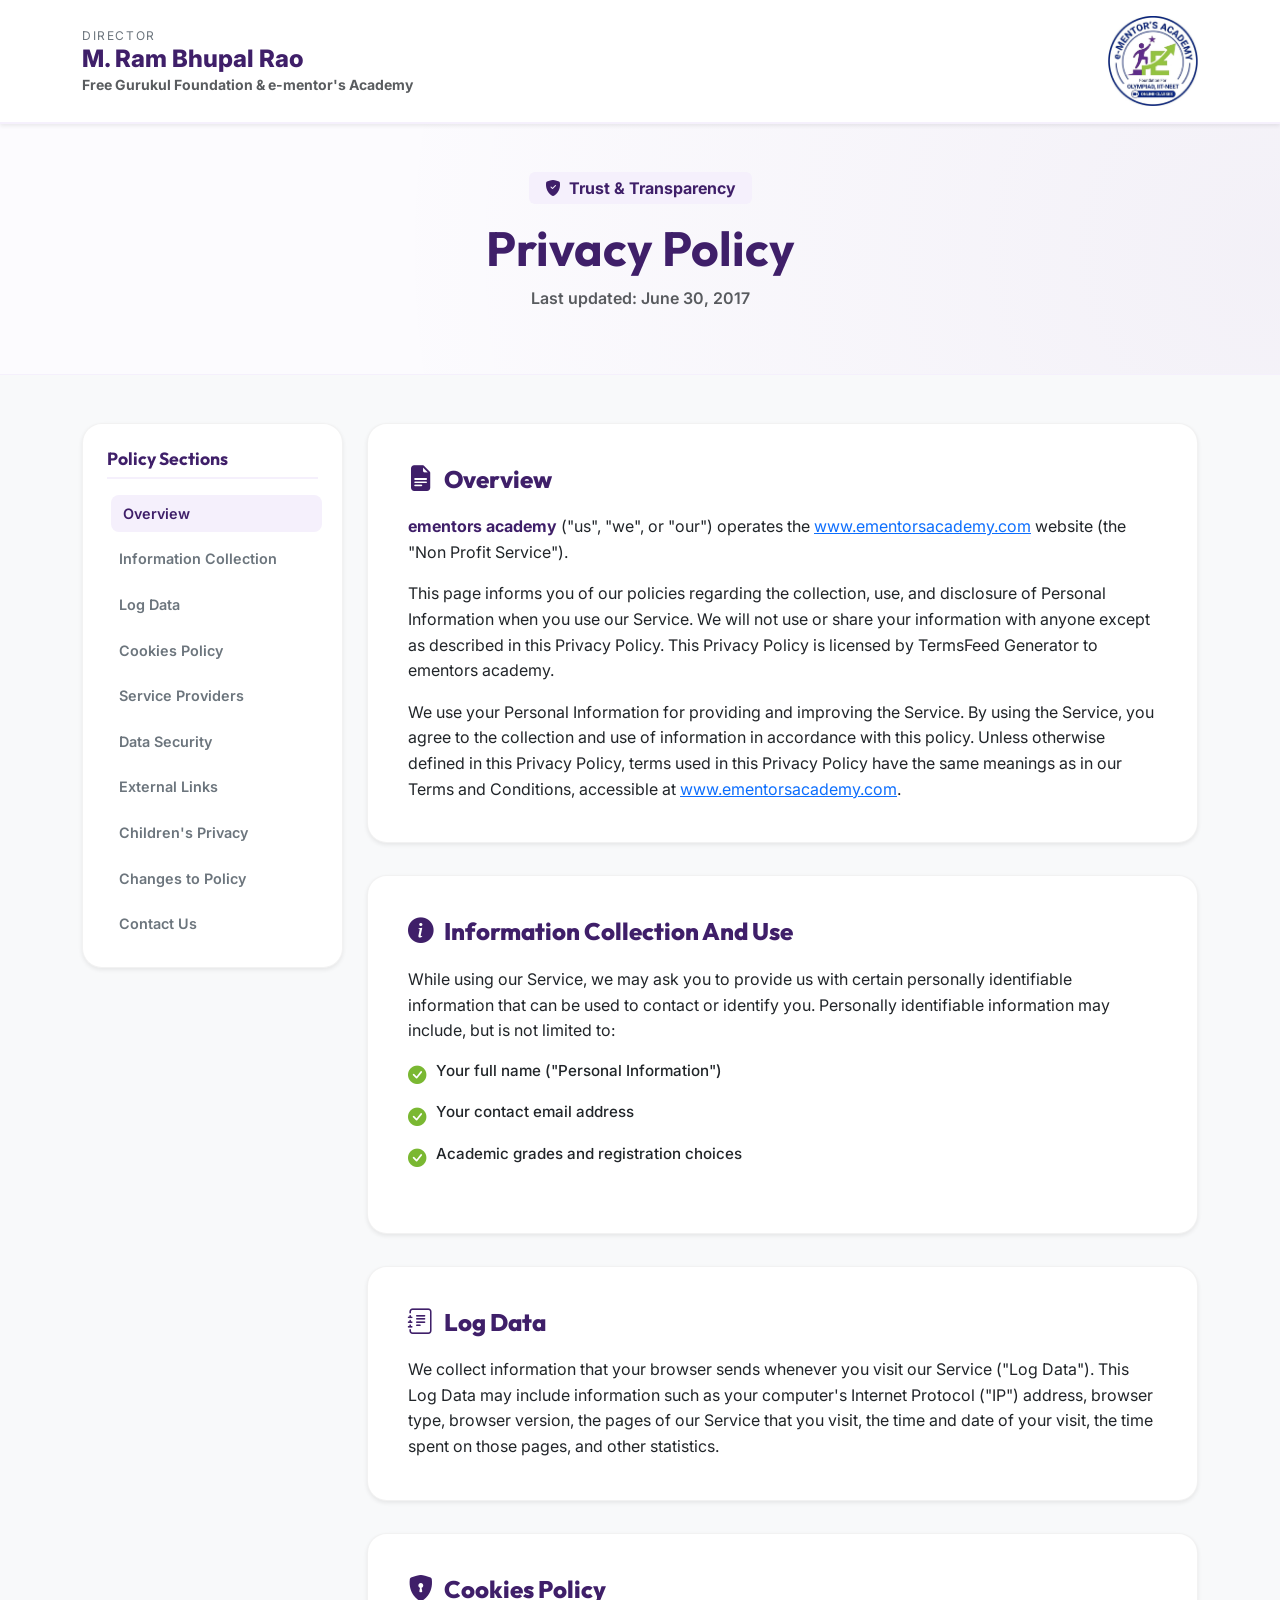
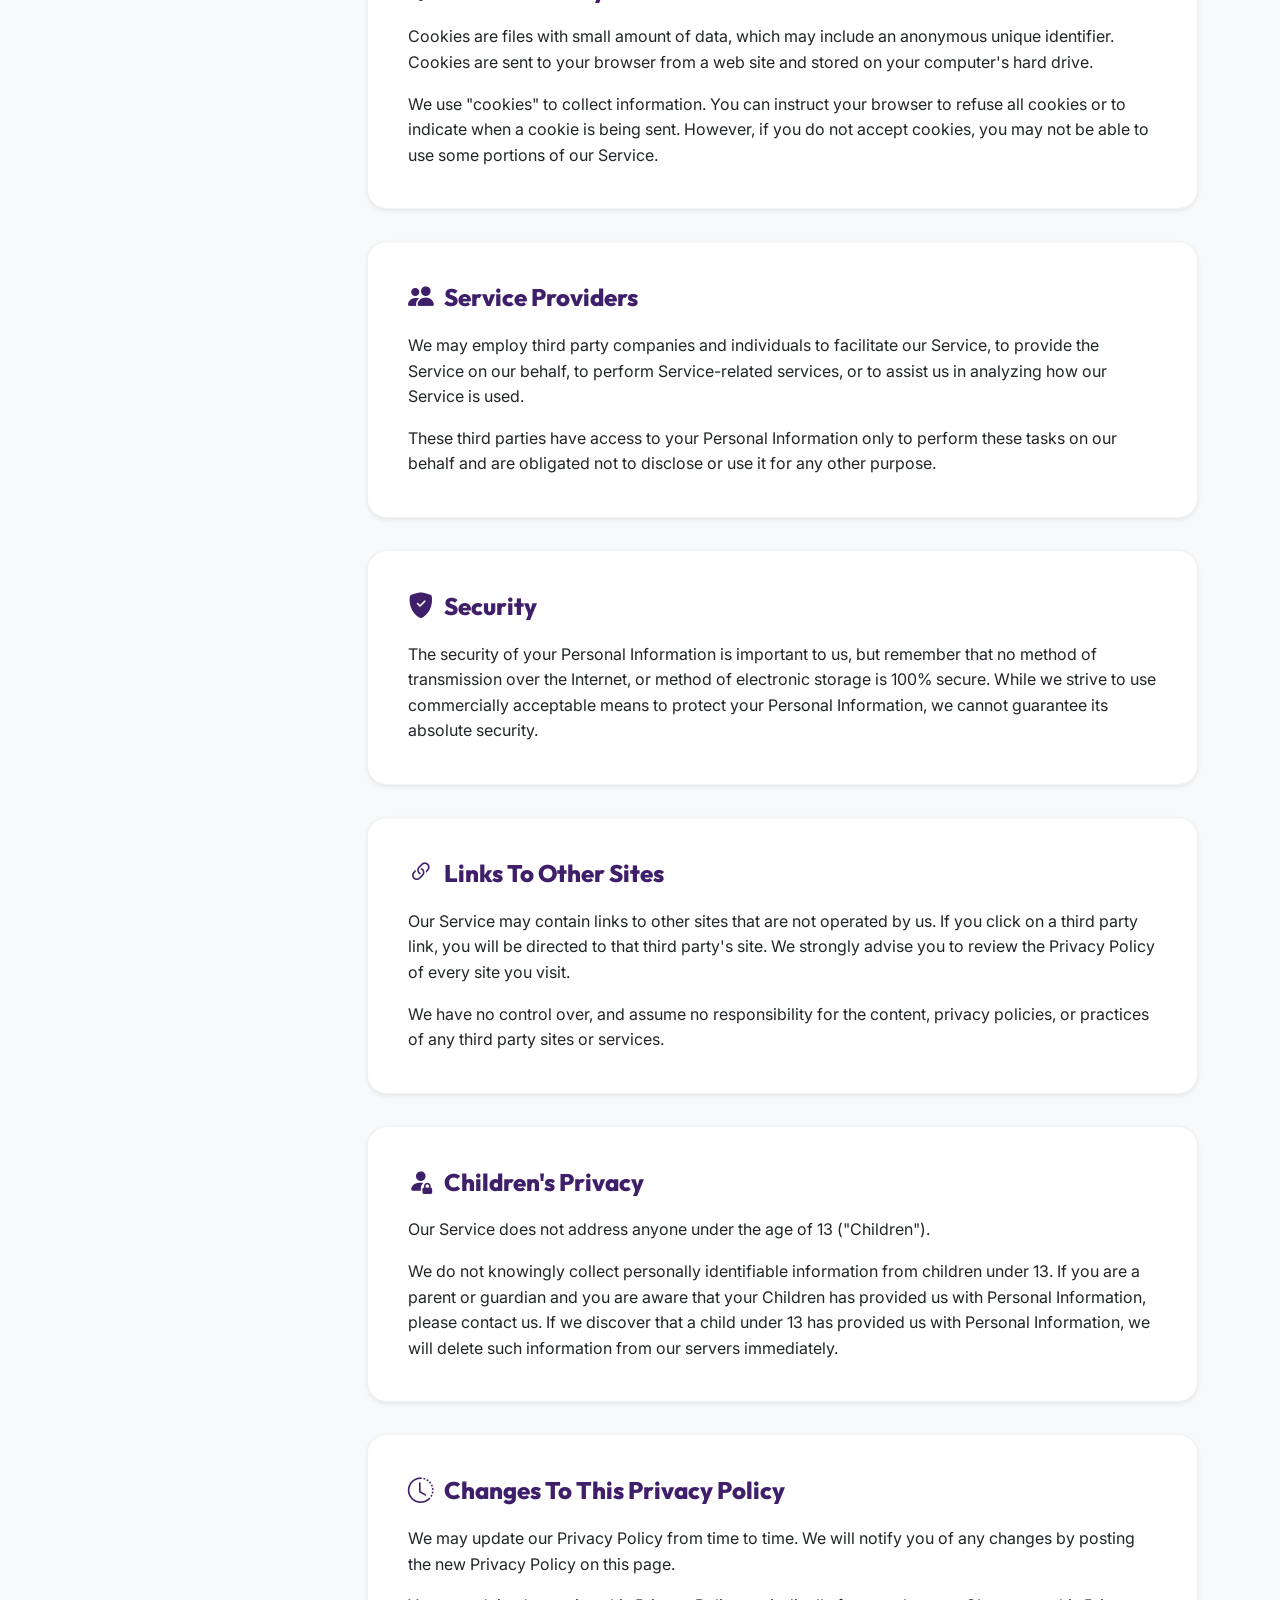
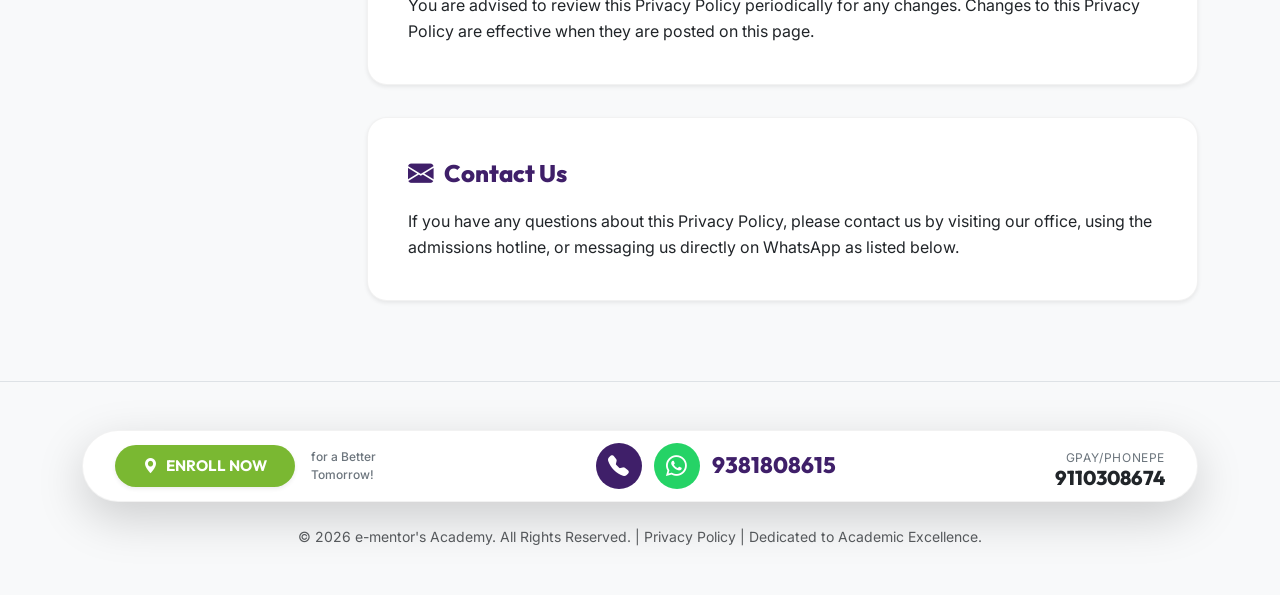
==== privacy.html @ 431e64f7 "Initial commit" ====
<!DOCTYPE html>
<html lang="en">

<head>
  <meta charset="UTF-8">
  <meta name="viewport" content="width=device-width, initial-scale=1.0">
  <title>Privacy Policy - e-mentor's IIT-NEET Academy</title>
  <!-- SEO Meta Tags -->
  <meta name="description"
    content="Read the Privacy Policy of e-mentor's Academy. Learn how we collect, use, and protect your personal information on our online learning platform.">
  <meta name="keywords"
    content="Privacy Policy, e-mentor's Academy, data security, collection and use, child privacy, cookies policy">

  <!-- Bootstrap 5 CSS CDN -->
  <link href="https://cdn.jsdelivr.net/npm/bootstrap@5.3.2/dist/css/bootstrap.min.css" rel="stylesheet"
    integrity="sha384-T3c6CoIi6uLrA9TneNEoa7RxnatzjcDSCmG1MXxSR1GAsXEV/Dwwykc2MPK8M2HN" crossorigin="anonymous">
  <!-- Bootstrap Icons CDN -->
  <link rel="stylesheet" href="https://cdn.jsdelivr.net/npm/bootstrap-icons@1.11.1/font/bootstrap-icons.css">
  <!-- Custom Stylesheet -->
  <link rel="stylesheet" href="style.css">
</head>

<body data-bs-spy="scroll" data-bs-target="#privacy-nav" data-bs-offset="130">

  <!-- Header Section -->
  <header class="py-3 shadow-sm sticky-top">
    <div class="container">
      <div class="row align-items-center justify-content-between">
        <!-- Director Profile Info -->
        <div class="col-7 col-md-8">
          <div class="director-title">Director</div>
          <div class="director-name">M. Ram Bhupal Rao</div>
          <div class="text-muted small fw-bold">Free Gurukul Foundation & e-mentor's Academy</div>
        </div>
        <!-- School Logo -->
        <div class="col-5 col-md-4 text-end">
          <a href="index.html" class="logo-link">
            <img id="academy-logo" src="logo.jpeg" alt="e-mentor's Academy Logo" class="brand-logo-img">
          </a>
        </div>
      </div>
    </div>
  </header>

  <!-- Title Banner Section -->
  <section class="privacy-header-banner">
    <div class="container text-center">
      <div class="badge bg-purple-light text-purple px-3 py-2 rounded mb-3 fw-bold fs-6">
        <i class="bi bi-shield-fill-check me-2"></i>Trust & Transparency
      </div>
      <h1 class="display-5 fw-bold text-purple mb-2">Privacy Policy</h1>
      <p class="text-muted fw-semibold">Last updated: June 30, 2017</p>
    </div>
  </section>

  <!-- Main Content Layout -->
  <section class="py-5 bg-light">
    <div class="container">
      <div class="row g-4">
        
        <!-- Sidebar Navigation (Desktop Sticky) -->
        <div class="col-lg-3">
          <div class="privacy-sidebar">
            <nav id="privacy-nav" class="privacy-nav-card">
              <h2 class="privacy-nav-title">Policy Sections</h2>
              <div class="privacy-nav-list nav">
                <a class="privacy-nav-link nav-link active" href="#overview">Overview</a>
                <a class="privacy-nav-link nav-link" href="#info-collection">Information Collection</a>
                <a class="privacy-nav-link nav-link" href="#log-data">Log Data</a>
                <a class="privacy-nav-link nav-link" href="#cookies">Cookies Policy</a>
                <a class="privacy-nav-link nav-link" href="#service-providers">Service Providers</a>
                <a class="privacy-nav-link nav-link" href="#security">Data Security</a>
                <a class="privacy-nav-link nav-link" href="#links-to-other-sites">External Links</a>
                <a class="privacy-nav-link nav-link" href="#childrens-privacy">Children's Privacy</a>
                <a class="privacy-nav-link nav-link" href="#changes">Changes to Policy</a>
                <a class="privacy-nav-link nav-link" href="#contact-us">Contact Us</a>
              </div>
            </nav>
          </div>
        </div>

        <!-- Main Content Area -->
        <div class="col-lg-9">
          
          <!-- Overview Card -->
          <div id="overview" class="privacy-content-card privacy-section-anchor reveal-on-scroll active">
            <h2 class="privacy-card-title">
              <i class="bi bi-file-earmark-text-fill"></i> Overview
            </h2>
            <div class="privacy-text">
              <p>
                <strong>ementors academy</strong> ("us", "we", or "our") operates the 
                <a href="http://www.ementorsacademy.com" target="_blank">www.ementorsacademy.com</a> website (the "Non Profit Service").
              </p>
              <p>
                This page informs you of our policies regarding the collection, use, and disclosure of Personal Information when you use our Service. We will not use or share your information with anyone except as described in this Privacy Policy. This Privacy Policy is licensed by TermsFeed Generator to ementors academy.
              </p>
              <p class="mb-0">
                We use your Personal Information for providing and improving the Service. By using the Service, you agree to the collection and use of information in accordance with this policy. Unless otherwise defined in this Privacy Policy, terms used in this Privacy Policy have the same meanings as in our Terms and Conditions, accessible at 
                <a href="http://www.ementorsacademy.com" target="_blank">www.ementorsacademy.com</a>.
              </p>
            </div>
          </div>

          <!-- Information Collection Card -->
          <div id="info-collection" class="privacy-content-card privacy-section-anchor reveal-on-scroll">
            <h2 class="privacy-card-title">
              <i class="bi bi-info-circle-fill"></i> Information Collection And Use
            </h2>
            <div class="privacy-text">
              <p>
                While using our Service, we may ask you to provide us with certain personally identifiable information that can be used to contact or identify you. Personally identifiable information may include, but is not limited to:
              </p>
              <ul class="privacy-list">
                <li><i class="bi bi-check-circle-fill"></i> Your full name ("Personal Information")</li>
                <li><i class="bi bi-check-circle-fill"></i> Your contact email address</li>
                <li><i class="bi bi-check-circle-fill"></i> Academic grades and registration choices</li>
              </ul>
            </div>
          </div>

          <!-- Log Data Card -->
          <div id="log-data" class="privacy-content-card privacy-section-anchor reveal-on-scroll">
            <h2 class="privacy-card-title">
              <i class="bi bi-journal-text"></i> Log Data
            </h2>
            <div class="privacy-text">
              <p class="mb-0">
                We collect information that your browser sends whenever you visit our Service ("Log Data"). This Log Data may include information such as your computer's Internet Protocol ("IP") address, browser type, browser version, the pages of our Service that you visit, the time and date of your visit, the time spent on those pages, and other statistics.
              </p>
            </div>
          </div>

          <!-- Cookies Card -->
          <div id="cookies" class="privacy-content-card privacy-section-anchor reveal-on-scroll">
            <h2 class="privacy-card-title">
              <i class="bi bi-shield-lock-fill"></i> Cookies Policy
            </h2>
            <div class="privacy-text">
              <p>
                Cookies are files with small amount of data, which may include an anonymous unique identifier. Cookies are sent to your browser from a web site and stored on your computer's hard drive.
              </p>
              <p class="mb-0">
                We use "cookies" to collect information. You can instruct your browser to refuse all cookies or to indicate when a cookie is being sent. However, if you do not accept cookies, you may not be able to use some portions of our Service.
              </p>
            </div>
          </div>

          <!-- Service Providers Card -->
          <div id="service-providers" class="privacy-content-card privacy-section-anchor reveal-on-scroll">
            <h2 class="privacy-card-title">
              <i class="bi bi-people-fill"></i> Service Providers
            </h2>
            <div class="privacy-text">
              <p>
                We may employ third party companies and individuals to facilitate our Service, to provide the Service on our behalf, to perform Service-related services, or to assist us in analyzing how our Service is used.
              </p>
              <p class="mb-0">
                These third parties have access to your Personal Information only to perform these tasks on our behalf and are obligated not to disclose or use it for any other purpose.
              </p>
            </div>
          </div>

          <!-- Security Card -->
          <div id="security" class="privacy-content-card privacy-section-anchor reveal-on-scroll">
            <h2 class="privacy-card-title">
              <i class="bi bi-shield-fill-check"></i> Security
            </h2>
            <div class="privacy-text">
              <p class="mb-0">
                The security of your Personal Information is important to us, but remember that no method of transmission over the Internet, or method of electronic storage is 100% secure. While we strive to use commercially acceptable means to protect your Personal Information, we cannot guarantee its absolute security.
              </p>
            </div>
          </div>

          <!-- Links To Other Sites Card -->
          <div id="links-to-other-sites" class="privacy-content-card privacy-section-anchor reveal-on-scroll">
            <h2 class="privacy-card-title">
              <i class="bi bi-link-45deg"></i> Links To Other Sites
            </h2>
            <div class="privacy-text">
              <p>
                Our Service may contain links to other sites that are not operated by us. If you click on a third party link, you will be directed to that third party's site. We strongly advise you to review the Privacy Policy of every site you visit.
              </p>
              <p class="mb-0">
                We have no control over, and assume no responsibility for the content, privacy policies, or practices of any third party sites or services.
              </p>
            </div>
          </div>

          <!-- Children's Privacy Card -->
          <div id="childrens-privacy" class="privacy-content-card privacy-section-anchor reveal-on-scroll">
            <h2 class="privacy-card-title">
              <i class="bi bi-person-fill-lock"></i> Children's Privacy
            </h2>
            <div class="privacy-text">
              <p>
                Our Service does not address anyone under the age of 13 ("Children").
              </p>
              <p class="mb-0">
                We do not knowingly collect personally identifiable information from children under 13. If you are a parent or guardian and you are aware that your Children has provided us with Personal Information, please contact us. If we discover that a child under 13 has provided us with Personal Information, we will delete such information from our servers immediately.
              </p>
            </div>
          </div>

          <!-- Changes Card -->
          <div id="changes" class="privacy-content-card privacy-section-anchor reveal-on-scroll">
            <h2 class="privacy-card-title">
              <i class="bi bi-clock-history"></i> Changes To This Privacy Policy
            </h2>
            <div class="privacy-text">
              <p>
                We may update our Privacy Policy from time to time. We will notify you of any changes by posting the new Privacy Policy on this page.
              </p>
              <p class="mb-0">
                You are advised to review this Privacy Policy periodically for any changes. Changes to this Privacy Policy are effective when they are posted on this page.
              </p>
            </div>
          </div>

          <!-- Contact Us Card -->
          <div id="contact-us" class="privacy-content-card privacy-section-anchor reveal-on-scroll">
            <h2 class="privacy-card-title">
              <i class="bi bi-envelope-fill"></i> Contact Us
            </h2>
            <div class="privacy-text">
              <p class="mb-0">
                If you have any questions about this Privacy Policy, please contact us by visiting our office, using the admissions hotline, or messaging us directly on WhatsApp as listed below.
              </p>
            </div>
          </div>

        </div>

      </div>
    </div>
  </section>

  <!-- Sticky Footer Contact Bar -->
  <footer class="py-5 bg-light border-top">
    <div class="container">
      <div class="contact-bar-wrapper">
        <!-- Enroll Button -->
        <div class="d-flex align-items-center gap-3">
          <button class="enroll-badge-btn enroll-trigger-btn shadow-sm">
            <i class="bi bi-geo-alt-fill"></i> ENROLL NOW
          </button>
          <div>
            <span class="enroll-subtext">for a Better<br>Tomorrow!</span>
          </div>
        </div>

        <!-- Call/WhatsApp Info -->
        <div>
          <a href="https://wa.me/919381808615" target="_blank" class="phone-contact-group">
            <div class="phone-icon-circle">
              <i class="bi bi-telephone-fill"></i>
            </div>
            <div class="phone-icon-circle whatsapp">
              <i class="bi bi-whatsapp"></i>
            </div>
            <div>
              <span class="phone-number-text">9381808615</span>
            </div>
          </a>
        </div>

        <!-- Payment details -->
        <div class="payment-group">
          <div class="text-end">
            <span class="payment-label-sub">Gpay/phonepe</span>
            <span class="payment-apps-text d-block">9110308674</span>
          </div>
        </div>
      </div>
      <div class="text-center mt-4 text-muted small">
        &copy; 2026 e-mentor's Academy. All Rights Reserved. | <a href="privacy.html" class="text-muted text-decoration-none footer-link-hover">Privacy Policy</a> | Dedicated to Academic Excellence.
      </div>
    </div>
  </footer>

  <!-- Enrollment Modal / Popup -->
  <div class="modal fade" id="enrollModal" tabindex="-1" aria-labelledby="enrollModalLabel" aria-hidden="true">
    <div class="modal-dialog modal-dialog-centered">
      <div class="modal-content border-0 shadow-lg" style="border-radius: var(--border-radius-custom);">
        <div class="modal-header text-white"
          style="background-color: var(--primary-purple); border-top-left-radius: var(--border-radius-custom); border-top-right-radius: var(--border-radius-custom);">
          <h5 class="modal-title" id="enrollModalLabel"><i class="bi bi-mortarboard-fill me-2"></i>Academy Registration
          </h5>
          <button type="button" class="btn-close btn-close-white" data-bs-dismiss="modal" aria-label="Close"></button>
        </div>
        <div class="modal-body p-4">
          <form id="enrollForm">
            <div class="mb-3">
              <label for="studentName" class="form-label fw-bold">Student Name</label>
              <input type="text" class="form-control" id="studentName" placeholder="Enter student's full name" required>
            </div>
            <div class="mb-3">
              <label for="studentClass" class="form-label fw-bold">Current Grade / Class</label>
              <select class="form-select" id="studentClass" required>
                <option value="" disabled selected>Select class / track</option>
                <option value="grades-1-5">Grades 1-5 (School Tuition + Olympiad Track)</option>
                <option value="grades-6-10">Grades 6-10 (Integrated Tuition + Foundation Track)</option>
                <option value="grades-6-10-plus">Grades 6-10 (Foundation Plus Track)</option>
              </select>
            </div>
            <div class="mb-3">
              <label for="parentName" class="form-label fw-bold">Parent / Guardian Name</label>
              <input type="text" class="form-control" id="parentName" placeholder="Enter parent's name" required>
            </div>
            <div class="mb-3">
              <label for="contactNumber" class="form-label fw-bold">Contact Number (WhatsApp)</label>
              <input type="tel" class="form-control" id="contactNumber" placeholder="Enter 10-digit number"
                pattern="[0-9]{10}" required>
            </div>
            <button type="submit" class="btn btn-primary w-100 py-2 fw-bold"
              style="background-color: var(--primary-purple); border-color: var(--primary-purple);">Submit
              Registration</button>
          </form>

          <!-- Success Message -->
          <div id="enrollSuccessMsg" class="alert alert-success text-center mt-3 d-none" role="alert">
            <i class="bi bi-check-circle-fill me-2 fs-5"></i>
            Registration details submitted successfully! We will contact you on WhatsApp shortly.
          </div>
        </div>
      </div>
    </div>
  </div>

  <!-- Bootstrap 5 Bundle with Popper JS CDN -->
  <script src="https://cdn.jsdelivr.net/npm/bootstrap@5.3.2/dist/js/bootstrap.bundle.min.js"
    integrity="sha384-C6RzsynM9kWDrMNeT87bh95OGNyZPhcTNXj1NW7RuBCsyN/o0jlpcV8Qyq46cDfL"
    crossorigin="anonymous"></script>
  <!-- Custom Javascript -->
  <script src="script.js"></script>
</body>

</html>
---- style.css ----
/* ==========================================================================
   E-Mentor's IIT-NEET Academy CSS stylesheet
   Author: Senior Frontend Engineer
   ========================================================================== */

/* Import Google Fonts */
@import url('https://fonts.googleapis.com/css2?family=Inter:wght@300;400;500;600;700&family=Outfit:wght@400;600;700;800&display=swap');

/* Color Variables */
:root {
  --primary-purple: #3f1f69;
  --primary-purple-rgb: 63, 31, 105;
  --secondary-purple: #4a2d7a;
  --light-purple: #f5f0fc;
  --accent-green: #7ab832;
  --accent-green-dark: #639c24;
  --accent-green-light: #eff7e6;
  --accent-red: #dc3545;
  --accent-yellow: #ffd800;
  --accent-gold: #d4af37;
  --text-dark: #212529;
  --text-muted: #6c757d;
  --shadow-sm: 0 0.125rem 0.25rem rgba(0, 0, 0, 0.075);
  --shadow-md: 0 0.5rem 1rem rgba(0, 0, 0, 0.1);
  --shadow-lg: 0 1rem 3rem rgba(0, 0, 0, 0.175);
  --border-radius-custom: 1.25rem;
}

/* Base resets and overrides */
body {
  font-family: 'Inter', sans-serif;
  color: var(--text-dark);
  background-color: #fcfbfe;
  overflow-x: hidden;
}

h1,
h2,
h3,
h4,
h5,
h6,
.display-font {
  font-family: 'Outfit', sans-serif;
  font-weight: 700;
  color: var(--primary-purple);
}

.text-purple {
  color: var(--primary-purple);
}

.bg-purple-light {
  background-color: var(--light-purple);
}

/* Transitions */
.btn,
.card,
.list-group-item,
img,
a,
i,
.badge,
.why-us-item {
  transition: all 0.3s cubic-bezier(0.25, 0.8, 0.25, 1);
}

/* Header Section */
header {
  border-bottom: 2px solid var(--light-purple);
  background-color: #ffffff;
}

.director-title {
  font-size: 0.75rem;
  letter-spacing: 0.1rem;
  color: var(--text-muted);
  text-transform: uppercase;
}

.director-name {
  font-size: 1.5rem;
  font-weight: 800;
  color: var(--primary-purple);
  line-height: 1.2;
}

.brand-logo-img {
  max-height: 90px;
  width: auto;
  object-fit: contain;
}

/* Main Academic Titles */
.academy-main-title {
  font-size: 2.8rem;
  font-weight: 800;
  color: var(--primary-purple);
  letter-spacing: -0.03em;
}

.academy-subtitle {
  font-size: 1.25rem;
  color: var(--text-muted);
  font-weight: 500;
}

/* Hero Section */
.hero-container {
  position: relative;
  overflow: hidden;
  border-radius: var(--border-radius-custom);
  background: radial-gradient(circle at 100% 50%, rgba(74, 45, 122, 0.05) 0%, rgba(255, 255, 255, 0) 70%);
}

.hero-tag {
  background-color: var(--light-purple);
  color: var(--primary-purple);
  font-weight: 600;
  padding: 0.5rem 1.25rem;
  border-radius: 50px;
  display: inline-block;
  font-size: 0.85rem;
}

/* Right Hero Visuals - Purple Circle Backdrop */
.hero-image-wrapper {
  position: relative;
  display: flex;
  justify-content: center;
  align-items: center;
  padding: 2rem;
}

.hero-backdrop-circle {
  position: absolute;
  width: 90%;
  height: 90%;
  border-radius: 50%;
  background: radial-gradient(circle, var(--primary-purple) 0%, var(--secondary-purple) 100%);
  z-index: 1;
  opacity: 0.95;
  box-shadow: var(--shadow-lg);
  overflow: hidden;
}

.hero-backdrop-circle::after {
  content: '';
  position: absolute;
  top: 0;
  left: 0;
  width: 100%;
  height: 100%;
  background: linear-gradient(135deg, rgba(255, 255, 255, 0.15) 0%, rgba(255, 255, 255, 0) 50%);
}

.hero-image-student {
  position: relative;
  z-index: 2;
  width: 80%;
  max-width: 320px;
  border-radius: 50%;
  border: 8px solid #ffffff;
  box-shadow: var(--shadow-lg);
  aspect-ratio: 1/1;
  object-fit: cover;
  animation: float 6s ease-in-out infinite;
}

/* Badge overlays next to hero image */
.badge-overlay-container {
  position: absolute;
  right: 5%;
  bottom: 10%;
  z-index: 3;
  display: flex;
  flex-direction: column;
  gap: 1rem;
}

.live-badge,
.school-badge {
  background-color: #ffffff;
  padding: 0.6rem 1.25rem;
  border-radius: 12px;
  box-shadow: var(--shadow-md);
  border: 2px solid rgba(220, 53, 69, 0.25);
  text-align: center;
  display: inline-block;
}

.live-badge {
  border-color: rgba(220, 53, 69, 0.5);
  animation: pulse-border 2s infinite;
}

.live-icon-dot {
  display: inline-block;
  width: 8px;
  height: 8px;
  background-color: var(--accent-red);
  border-radius: 50%;
  margin-right: 6px;
  animation: blink 1.2s infinite;
}

.badge-text-bold {
  font-family: 'Outfit', sans-serif;
  font-weight: 800;
  color: var(--accent-red);
  font-size: 1.1rem;
  display: block;
  line-height: 1.1;
}

.badge-subtext {
  font-size: 0.75rem;
  font-weight: 600;
  color: var(--text-muted);
}

.school-badge .badge-text-bold {
  color: var(--primary-purple);
}

/* WHY CHOOSE US - Feature Cards Grid */
.feature-card {
  background: #ffffff;
  border-radius: var(--border-radius-custom);
  border: 1px solid rgba(0, 0, 0, 0.05);
  box-shadow: var(--shadow-md);
  padding: 2.25rem 2rem;
  height: 100%;
  position: relative;
  overflow: hidden;
}

.feature-card:hover {
  transform: translateY(-8px);
  box-shadow: var(--shadow-lg);
}

.feature-card-icon-container {
  background-color: var(--light-purple);
  width: 60px;
  height: 60px;
  border-radius: 16px;
  display: flex;
  align-items: center;
  justify-content: center;
  margin-bottom: 1.5rem;
}

.feature-card-icon-container i {
  color: var(--primary-purple);
  font-size: 1.8rem;
}

.feature-card:hover .feature-card-icon-container {
  background-color: var(--primary-purple);
}

.feature-card:hover .feature-card-icon-container i {
  color: #ffffff;
  transform: rotateY(180deg);
}

.feature-card-title {
  font-size: 1.25rem;
  font-weight: 700;
  margin-bottom: 0.75rem;
  color: var(--primary-purple);
}

.feature-card-desc {
  font-size: 0.95rem;
  color: var(--text-muted);
  line-height: 1.5;
  margin-bottom: 0;
}

/* PROGRAMS OFFERED SECTION */
.program-card {
  background: #ffffff;
  border-radius: var(--border-radius-custom);
  border: 1px solid rgba(0, 0, 0, 0.05);
  box-shadow: var(--shadow-md);
  overflow: hidden;
  height: 100%;
}

.program-card:hover {
  transform: translateY(-5px);
  box-shadow: var(--shadow-lg);
}

.program-header {
  background-color: var(--primary-purple);
  color: #ffffff;
  padding: 2rem 1.5rem;
  position: relative;
  text-align: center;
}

.program-header-plus {
  background: linear-gradient(135deg, var(--primary-purple) 0%, #200f3b 100%);
  border: 3px solid var(--accent-gold);
}

.program-tag-badge {
  background-color: var(--accent-green);
  color: #ffffff;
  font-family: 'Outfit', sans-serif;
  font-weight: 700;
  font-size: 0.8rem;
  padding: 0.35rem 1rem;
  border-radius: 50px;
  text-transform: uppercase;
  letter-spacing: 0.05em;
  margin-bottom: 0.75rem;
  display: inline-block;
}

.program-header-plus .program-tag-badge {
  background: linear-gradient(90deg, var(--accent-gold) 0%, #b8860b 100%);
}

.program-title {
  font-size: 1.5rem;
  font-weight: 800;
  margin-bottom: 0.25rem;
  color: whitesmoke;
}

.program-grades {
  font-size: 1rem;
  opacity: 0.9;
  font-weight: 500;
}

.program-body {
  padding: 2rem 1.5rem;
}

.program-section-title {
  font-size: 0.85rem;
  text-transform: uppercase;
  letter-spacing: 0.08em;
  color: var(--text-muted);
  font-weight: 700;
  margin-bottom: 0.75rem;
}

.program-focus-box {
  background-color: var(--light-purple);
  border-left: 4px solid var(--primary-purple);
  padding: 1rem;
  border-radius: 0 8px 8px 0;
  margin-bottom: 1.5rem;
  font-size: 0.95rem;
  font-weight: 600;
  color: var(--primary-purple);
}

.program-benefits-list {
  list-style: none;
  padding-left: 0;
  margin-bottom: 0;
  display: grid;
  grid-template-columns: 1fr;
  gap: 0.8rem;
}

.program-benefits-list li {
  font-size: 0.95rem;
  font-weight: 600;
  color: var(--text-dark);
  display: flex;
  align-items: center;
  gap: 10px;
}

.program-benefits-list li i {
  color: var(--accent-green);
  font-size: 1.15rem;
}

/* Foundation Plus+ Glassmorphism Glow Styling */
.program-card-plus {
  border: 2px solid var(--accent-gold);
  box-shadow: 0 8px 30px rgba(212, 175, 55, 0.15);
}

.program-card-plus:hover {
  box-shadow: 0 15px 40px rgba(212, 175, 55, 0.3);
}

/* FEE STRUCTURE (PRICING GRID) */
.pricing-card {
  background: #ffffff;
  border-radius: var(--border-radius-custom);
  border: 1px solid rgba(0, 0, 0, 0.05);
  box-shadow: var(--shadow-md);
  overflow: hidden;
  height: 100%;
  position: relative;
  text-align: center;
}

.pricing-card:hover {
  transform: translateY(-8px);
  box-shadow: var(--shadow-lg);
}

.pricing-card.premium {
  border: 2px solid var(--accent-gold);
  box-shadow: 0 10px 30px rgba(212, 175, 55, 0.15);
}

.pricing-card.premium:hover {
  box-shadow: 0 15px 40px rgba(212, 175, 55, 0.35);
}

.pricing-ribbon {
  position: absolute;
  top: 15px;
  right: -30px;
  background: linear-gradient(90deg, var(--accent-gold) 0%, #b8860b 100%);
  color: #ffffff;
  padding: 0.25rem 2.5rem;
  transform: rotate(45deg);
  font-size: 0.75rem;
  font-weight: 700;
  letter-spacing: 0.05em;
  box-shadow: var(--shadow-sm);
  z-index: 2;
}

.pricing-header {
  padding: 2.5rem 1.5rem 1.5rem;
  border-bottom: 1px dashed var(--light-purple);
}

.pricing-title {
  font-size: 1.4rem;
  font-weight: 800;
  color: var(--primary-purple);
  margin-bottom: 0.25rem;
}

.pricing-subtitle {
  font-size: 0.9rem;
  color: var(--text-muted);
  font-weight: 600;
}

.pricing-amount-block {
  padding: 1.5rem;
}

.price-title {
  font-size: 0.8rem;
  text-transform: uppercase;
  letter-spacing: 0.08em;
  color: var(--text-muted);
  font-weight: 700;
  margin-bottom: 0.5rem;
}

.price-value-container {
  display: flex;
  align-items: baseline;
  justify-content: center;
  gap: 4px;
}

.price-currency {
  font-size: 1.5rem;
  font-weight: 800;
  color: var(--accent-green-dark);
}

.price-value {
  font-size: 3rem;
  font-weight: 800;
  color: var(--accent-green-dark);
  line-height: 1;
}

.price-period {
  font-size: 0.9rem;
  color: var(--text-muted);
  font-weight: 600;
}

.pricing-packages-list {
  list-style: none;
  padding: 0 2rem;
  margin-bottom: 2rem;
  display: flex;
  flex-direction: column;
  gap: 0.75rem;
}

.pricing-package-item {
  display: flex;
  justify-content: space-between;
  align-items: center;
  background-color: var(--light-purple);
  padding: 0.75rem 1.25rem;
  border-radius: 12px;
  font-weight: 700;
  font-size: 0.95rem;
}

.pricing-package-item.gold {
  background-color: #fbf8eb;
  border: 1px solid rgba(212, 175, 55, 0.2);
}

.pkg-duration {
  color: var(--primary-purple);
}

.pkg-price {
  color: var(--text-dark);
}

/* BATCH SCHEDULE STYLES */
.schedule-card {
  background: #ffffff;
  border-radius: var(--border-radius-custom);
  border: 1px solid rgba(0, 0, 0, 0.05);
  box-shadow: var(--shadow-md);
  padding: 2.25rem 2rem;
  height: 100%;
}

.schedule-header {
  display: flex;
  align-items: center;
  gap: 12px;
  margin-bottom: 1.5rem;
  border-bottom: 2px solid var(--light-purple);
  padding-bottom: 1rem;
}

.schedule-header-icon {
  background-color: var(--light-purple);
  width: 50px;
  height: 50px;
  border-radius: 50%;
  display: flex;
  align-items: center;
  justify-content: center;
  color: var(--primary-purple);
  font-size: 1.5rem;
}

.schedule-card.premium-schedule {
  border: 2px solid var(--accent-gold);
}

.schedule-card.premium-schedule .schedule-header-icon {
  background-color: #fbf8eb;
  color: var(--accent-gold);
}

.schedule-title {
  font-size: 1.3rem;
  font-weight: 800;
  margin-bottom: 0;
}

.schedule-meta-badge {
  background-color: var(--accent-green-light);
  color: var(--accent-green-dark);
  font-weight: 700;
  padding: 0.4rem 1rem;
  border-radius: 50px;
  font-size: 0.85rem;
  display: inline-block;
  margin-bottom: 1.5rem;
}

.premium-schedule .schedule-meta-badge {
  background-color: #fbf8eb;
  color: #b8860b;
}

.batch-list {
  display: flex;
  flex-direction: column;
  gap: 1rem;
}

.batch-item {
  display: flex;
  align-items: center;
  justify-content: space-between;
  background-color: var(--light-purple);
  padding: 1rem 1.25rem;
  border-radius: 12px;
}

.premium-schedule .batch-item {
  background-color: #fbf8eb;
}

.batch-name {
  font-weight: 700;
  color: var(--primary-purple);
  font-size: 1.05rem;
  margin: 0;
}

.batch-time {
  background-color: #ffffff;
  border: 1px solid rgba(0, 0, 0, 0.05);
  color: var(--text-dark);
  font-weight: 700;
  padding: 0.4rem 0.8rem;
  border-radius: 8px;
  font-size: 0.95rem;
  box-shadow: var(--shadow-sm);
}

/* ADMISSIONS OPEN BANNER (VISUALLY ENGAGING) */
.admissions-banner {
  background: linear-gradient(135deg, var(--primary-purple) 0%, var(--secondary-purple) 100%);
  border-radius: var(--border-radius-custom);
  position: relative;
  overflow: hidden;
  box-shadow: var(--shadow-lg);
  color: #ffffff;
  border: 3px solid rgba(255, 255, 255, 0.1);
}

.admissions-banner::before {
  content: '';
  position: absolute;
  width: 300px;
  height: 300px;
  background: radial-gradient(circle, rgba(122, 184, 50, 0.25) 0%, rgba(255, 255, 255, 0) 70%);
  top: -100px;
  left: -100px;
  z-index: 1;
}

.admissions-banner::after {
  content: '';
  position: absolute;
  width: 400px;
  height: 400px;
  background: radial-gradient(circle, rgba(255, 216, 0, 0.15) 0%, rgba(255, 255, 255, 0) 70%);
  bottom: -150px;
  right: -150px;
  z-index: 1;
}

.admissions-banner-content {
  position: relative;
  z-index: 2;
}

.admissions-badge {
  background-color: var(--accent-yellow);
  color: var(--primary-purple);
  font-family: 'Outfit', sans-serif;
  font-weight: 800;
  font-size: 1rem;
  padding: 0.5rem 1.75rem;
  border-radius: 50px;
  text-transform: uppercase;
  letter-spacing: 0.1em;
  display: inline-block;
  margin-bottom: 1.5rem;
  box-shadow: 0 4px 15px rgba(255, 216, 0, 0.4);
  animation: pulse-glow-yellow 2s infinite;
}

.admissions-title {
  font-size: 2.5rem;
  font-weight: 800;
  margin-bottom: 1rem;
  letter-spacing: -0.02em;
}

.admissions-text {
  font-size: 1.15rem;
  opacity: 0.9;
  max-width: 700px;
  margin: 0 auto 2rem;
  line-height: 1.6;
}

.admissions-cta-btn {
  background-color: var(--accent-green);
  color: #ffffff;
  font-family: 'Outfit', sans-serif;
  font-weight: 800;
  font-size: 1.1rem;
  padding: 0.85rem 2.5rem;
  border-radius: 50px;
  border: none;
  box-shadow: 0 5px 20px rgba(122, 184, 50, 0.4);
  transition: all 0.3s ease;
}

.admissions-cta-btn:hover {
  background-color: var(--accent-green-dark);
  transform: scale(1.05);
  box-shadow: 0 8px 25px rgba(122, 184, 50, 0.5);
}

/* WHATSAPP COMMUNITY CARD */
.whatsapp-community-card {
  background-color: #ffffff;
  border-radius: var(--border-radius-custom);
  border: 1px solid rgba(0, 0, 0, 0.05);
  box-shadow: var(--shadow-md);
  padding: 2.5rem 2rem;
  text-align: center;
  position: relative;
  overflow: hidden;
}

.whatsapp-community-card::before {
  content: '';
  position: absolute;
  top: 0;
  left: 0;
  width: 100%;
  height: 6px;
  background-color: #25d366;
}

.whatsapp-icon-wrapper {
  background-color: rgba(37, 211, 102, 0.1);
  color: #25d366;
  width: 70px;
  height: 70px;
  border-radius: 50%;
  display: flex;
  align-items: center;
  justify-content: center;
  font-size: 2.5rem;
  margin: 0 auto 1.5rem;
}

.btn-whatsapp-join {
  background-color: #25d366;
  color: #ffffff;
  font-family: 'Outfit', sans-serif;
  font-weight: 800;
  font-size: 1.05rem;
  padding: 0.75rem 2rem;
  border-radius: 50px;
  border: none;
  text-decoration: none;
  display: inline-flex;
  align-items: center;
  gap: 10px;
  box-shadow: 0 4px 15px rgba(37, 211, 102, 0.3);
}

.btn-whatsapp-join:hover {
  background-color: #20ba5a;
  color: #ffffff;
  transform: translateY(-2px);
  box-shadow: 0 6px 20px rgba(37, 211, 102, 0.4);
}

/* PAYMENT DETAILS CARD */
.payment-card {
  background-color: #ffffff;
  border-radius: var(--border-radius-custom);
  border: 1px solid rgba(0, 0, 0, 0.05);
  box-shadow: var(--shadow-md);
  padding: 2.5rem 2rem;
}

.upi-brands-row {
  display: flex;
  justify-content: center;
  align-items: center;
  gap: 1.5rem;
  margin-bottom: 1.5rem;
}

.upi-brand-badge {
  background-color: var(--light-purple);
  padding: 0.5rem 1.25rem;
  border-radius: 8px;
  font-weight: 800;
  font-size: 0.85rem;
  text-transform: uppercase;
  letter-spacing: 0.05em;
  color: var(--primary-purple);
}

.upi-brand-badge.gpay {
  background-color: #e8f0fe;
  color: #1a73e8;
}

.upi-brand-badge.phonepe {
  background-color: #f2eafd;
  color: #5f259f;
}

.payment-number-row {
  background-color: var(--light-purple);
  border-radius: 12px;
  padding: 0.85rem 1.25rem;
  display: flex;
  align-items: center;
  justify-content: space-between;
  margin-bottom: 1rem;
}

.payment-number-row:last-child {
  margin-bottom: 0;
}

.payment-number-label {
  font-weight: 600;
  color: var(--text-muted);
  font-size: 0.9rem;
}

.payment-number-val {
  font-family: 'Outfit', sans-serif;
  font-weight: 800;
  color: var(--primary-purple);
  font-size: 1.2rem;
}

/* DIRECTOR SPOTLIGHT SECTION */
.director-profile-card {
  background: #ffffff;
  border-radius: var(--border-radius-custom);
  border: 1px solid rgba(0, 0, 0, 0.05);
  box-shadow: var(--shadow-md);
  padding: 2.5rem 2rem;
  position: relative;
  overflow: hidden;
}

.director-profile-card::after {
  content: '"';
  position: absolute;
  right: 20px;
  bottom: -20px;
  font-size: 10rem;
  color: var(--light-purple);
  font-family: 'Outfit', sans-serif;
  line-height: 0.7;
  opacity: 0.7;
  z-index: 1;
}

.director-profile-content {
  position: relative;
  z-index: 2;
}

.director-avatar-placeholder {
  background-color: var(--primary-purple);
  width: 90px;
  height: 90px;
  border-radius: 50%;
  display: flex;
  align-items: center;
  justify-content: center;
  color: #ffffff;
  font-size: 2.5rem;
  margin-bottom: 1.5rem;
  box-shadow: var(--shadow-sm);
}

.director-card-name {
  font-size: 1.5rem;
  font-weight: 800;
  color: var(--primary-purple);
  margin-bottom: 0.25rem;
}

.director-card-title {
  font-size: 0.95rem;
  color: var(--text-muted);
  font-weight: 600;
  margin-bottom: 1.25rem;
}

.director-quote {
  font-style: italic;
  color: var(--text-dark);
  line-height: 1.6;
  margin-bottom: 0;
}

/* TIMINGS TABLE STYLES REDONE */
.timing-table-wrapper {
  background: var(--light-purple);
  border-radius: 12px;
  overflow: hidden;
  margin-bottom: 1.5rem;
}

.timing-table {
  width: 100%;
  margin-bottom: 0;
}

.timing-table th {
  background-color: var(--secondary-purple);
  color: #ffffff;
  font-family: 'Outfit', sans-serif;
  font-weight: 600;
  padding: 0.75rem 1rem;
  text-transform: uppercase;
  font-size: 0.8rem;
  letter-spacing: 0.05em;
  text-align: center;
  border: none;
}

.timing-table td {
  padding: 1rem;
  vertical-align: middle;
  border: none;
  background-color: #ffffff;
}

.timing-table tr:first-child td {
  border-bottom: 1px solid rgba(0, 0, 0, 0.05);
}

.timing-badge {
  background-color: var(--light-purple);
  color: var(--primary-purple);
  font-weight: 700;
  padding: 0.4rem 0.8rem;
  border-radius: 8px;
  font-size: 0.9rem;
  display: inline-block;
  margin: 0.2rem 0;
}

/* Bullet list on the left card */
.bullet-list-left {
  padding: 1.5rem;
}

.bullet-item {
  display: flex;
  align-items: flex-start;
  margin-bottom: 1.25rem;
}

.bullet-item:last-child {
  margin-bottom: 0;
}

.bullet-icon-container {
  background-color: var(--accent-green-light);
  width: 48px;
  height: 48px;
  border-radius: 50%;
  display: flex;
  align-items: center;
  justify-content: center;
  margin-right: 1rem;
  flex-shrink: 0;
  border: 1px solid rgba(122, 184, 50, 0.2);
}

.bullet-icon-container i {
  color: var(--accent-green-dark);
  font-size: 1.3rem;
}

.bullet-text {
  font-size: 1rem;
  font-weight: 600;
  color: var(--primary-purple);
  margin: 0;
  padding-top: 0.6rem;
}

/* Animations */
@keyframes float {
  0% {
    transform: translateY(0px);
  }

  50% {
    transform: translateY(-10px);
  }

  100% {
    transform: translateY(0px);
  }
}

@keyframes blink {
  0% {
    opacity: 0.2;
  }

  50% {
    opacity: 1;
  }

  100% {
    opacity: 0.2;
  }
}

@keyframes pulse-border {
  0% {
    box-shadow: 0 0 0 0 rgba(220, 53, 69, 0.4);
  }

  70% {
    box-shadow: 0 0 0 10px rgba(220, 53, 69, 0);
  }

  100% {
    box-shadow: 0 0 0 0 rgba(220, 53, 69, 0);
  }
}

@keyframes pulse-glow-yellow {
  0% {
    box-shadow: 0 0 0 0 rgba(255, 216, 0, 0.4);
  }

  70% {
    box-shadow: 0 0 0 12px rgba(255, 216, 0, 0);
  }

  100% {
    box-shadow: 0 0 0 0 rgba(255, 216, 0, 0);
  }
}

/* Scroll-based animation utility classes */
.reveal-on-scroll {
  opacity: 0;
  transform: translateY(30px);
  transition: all 0.8s ease;
}

.reveal-on-scroll.active {
  opacity: 1;
  transform: translateY(0);
}

/* Contact bar (Footer) styling */
.contact-bar-wrapper {
  background: #ffffff;
  border-radius: 50px;
  box-shadow: var(--shadow-lg);
  border: 1px solid rgba(0, 0, 0, 0.05);
  padding: 0.75rem 2rem;
  display: flex;
  align-items: center;
  justify-content: space-between;
  gap: 1.5rem;
}

.enroll-badge-btn {
  background-color: var(--accent-green);
  color: #ffffff;
  font-family: 'Outfit', sans-serif;
  font-weight: 700;
  border: none;
  padding: 0.6rem 1.75rem;
  border-radius: 50px;
  font-size: 0.95rem;
  display: flex;
  align-items: center;
  gap: 8px;
  box-shadow: 0 4px 10px rgba(122, 184, 50, 0.3);
}

.enroll-badge-btn:hover {
  background-color: var(--accent-green-dark);
  transform: translateY(-2px);
  box-shadow: 0 6px 15px rgba(122, 184, 50, 0.4);
}

.enroll-subtext {
  font-size: 0.75rem;
  font-weight: 500;
  color: var(--text-muted);
  display: block;
}

.phone-contact-group {
  display: flex;
  align-items: center;
  gap: 12px;
  text-decoration: none;
}

.phone-icon-circle {
  background-color: var(--primary-purple);
  width: 46px;
  height: 46px;
  border-radius: 50%;
  display: flex;
  align-items: center;
  justify-content: center;
  color: #ffffff;
  font-size: 1.3rem;
  position: relative;
}

.phone-icon-circle.whatsapp {
  background-color: #25d366;
}

.phone-number-text {
  font-family: 'Outfit', sans-serif;
  font-weight: 800;
  color: var(--primary-purple);
  font-size: 1.4rem;
  line-height: 1;
}

.payment-group {
  display: flex;
  align-items: center;
  gap: 8px;
}

.payment-label-sub {
  font-size: 0.75rem;
  color: var(--text-muted);
  text-transform: uppercase;
  letter-spacing: 0.05em;
  line-height: 1.1;
}

.payment-apps-text {
  font-family: 'Outfit', sans-serif;
  font-weight: 800;
  color: var(--text-dark);
  font-size: 1.25rem;
  line-height: 1;
}

/* Responsive adjustments */
@media (max-width: 1199.98px) {
  .contact-bar-wrapper {
    flex-wrap: wrap;
    border-radius: 24px;
    justify-content: center;
    padding: 1.5rem;
    gap: 1.5rem;
  }

  .contact-bar-wrapper>div {
    display: flex;
    flex-direction: column;
    align-items: center;
    text-align: center;
  }
}

@media (max-width: 991.98px) {
  .academy-main-title {
    font-size: 2.1rem;
  }

  .hero-backdrop-circle {
    width: 280px;
    height: 280px;
  }

  .hero-image-student {
    width: 250px;
  }

  .badge-overlay-container {
    right: 10%;
  }

  .admissions-title {
    font-size: 2rem;
  }
}

@media (max-width: 767.98px) {
  .hero-image-wrapper {
    margin-top: 2rem;
  }

  .badge-overlay-container {
    right: 5%;
    flex-direction: row;
    top: auto;
    bottom: -10px;
    justify-content: center;
    width: 90%;
  }

  .live-badge,
  .school-badge {
    padding: 0.4rem 0.8rem;
  }

  .badge-text-bold {
    font-size: 0.9rem;
  }
}

@media (max-width: 575.98px) {
  .director-name {
    font-size: 1.25rem;
  }

  .academy-main-title {
    font-size: 1.65rem;
  }

  .academy-subtitle {
    font-size: 0.95rem;
  }

  .brand-logo-img {
    max-height: 60px;
  }

  .phone-number-text {
    font-size: 1.2rem;
  }

  .payment-apps-text {
    font-size: 1.1rem;
  }
}

/* ==========================================================================
   Privacy Policy Page Styles
   ========================================================================== */

.footer-link-hover {
  transition: color 0.2s ease-in-out;
}
.footer-link-hover:hover {
  color: var(--primary-purple) !important;
  text-decoration: underline !important;
}

.privacy-header-banner {
  background: radial-gradient(circle at 100% 50%, rgba(74, 45, 122, 0.05) 0%, rgba(255, 255, 255, 0) 70%);
  border-bottom: 1px solid var(--light-purple);
  padding: 3rem 0;
}

.privacy-sidebar {
  position: sticky;
  top: 110px; /* Offset to clear sticky header */
  z-index: 10;
}

.privacy-nav-card {
  background: #ffffff;
  border-radius: var(--border-radius-custom);
  border: 1px solid rgba(0, 0, 0, 0.05);
  box-shadow: var(--shadow-sm);
  padding: 1.5rem;
}

.privacy-nav-title {
  font-family: 'Outfit', sans-serif;
  font-weight: 700;
  color: var(--primary-purple);
  font-size: 1.1rem;
  margin-bottom: 1rem;
  padding-bottom: 0.5rem;
  border-bottom: 2px solid var(--light-purple);
}

.privacy-nav-list {
  list-style: none;
  padding-left: 0;
  margin-bottom: 0;
  display: flex;
  flex-direction: column;
  gap: 0.5rem;
}

.privacy-nav-link {
  display: block;
  padding: 0.5rem 0.75rem;
  border-radius: 8px;
  color: var(--text-muted);
  text-decoration: none;
  font-weight: 600;
  font-size: 0.9rem;
  transition: all 0.2s ease-in-out;
}

.privacy-nav-link:hover,
.privacy-nav-link.active {
  background-color: var(--light-purple);
  color: var(--primary-purple);
  transform: translateX(4px);
}

.privacy-content-card {
  background: #ffffff;
  border-radius: var(--border-radius-custom);
  border: 1px solid rgba(0, 0, 0, 0.05);
  box-shadow: var(--shadow-sm);
  padding: 2.5rem;
  margin-bottom: 2rem;
}

.privacy-section-anchor {
  scroll-margin-top: 110px; /* Offset for smooth scroll top position */
}

.privacy-card-title {
  font-family: 'Outfit', sans-serif;
  font-weight: 800;
  color: var(--primary-purple);
  font-size: 1.5rem;
  margin-bottom: 1.25rem;
  display: flex;
  align-items: center;
  gap: 10px;
}

.privacy-card-title i {
  color: var(--primary-purple);
  font-size: 1.6rem;
}

.privacy-text {
  font-size: 1rem;
  line-height: 1.6;
  color: var(--text-dark);
}

.privacy-text strong {
  color: var(--primary-purple);
}

/* Custom list items inside privacy policy */
.privacy-list {
  list-style: none;
  padding-left: 0;
  margin-bottom: 1.25rem;
  display: flex;
  flex-direction: column;
  gap: 0.75rem;
}

.privacy-list li {
  font-size: 0.95rem;
  font-weight: 500;
  color: var(--text-dark);
  display: flex;
  align-items: flex-start;
  gap: 10px;
  line-height: 1.5;
}

.privacy-list li i {
  color: var(--accent-green);
  font-size: 1.15rem;
  margin-top: 2px;
}

@media (max-width: 991.98px) {
  .privacy-sidebar {
    position: static;
    margin-bottom: 2rem;
  }
  
  .privacy-nav-list {
    flex-direction: row;
    flex-wrap: wrap;
    gap: 0.5rem;
  }
  
  .privacy-nav-link {
    background-color: var(--light-purple);
    color: var(--primary-purple);
  }
  
  .privacy-nav-link:hover,
  .privacy-nav-link.active {
    background-color: var(--primary-purple);
    color: #ffffff;
    transform: none;
  }
}
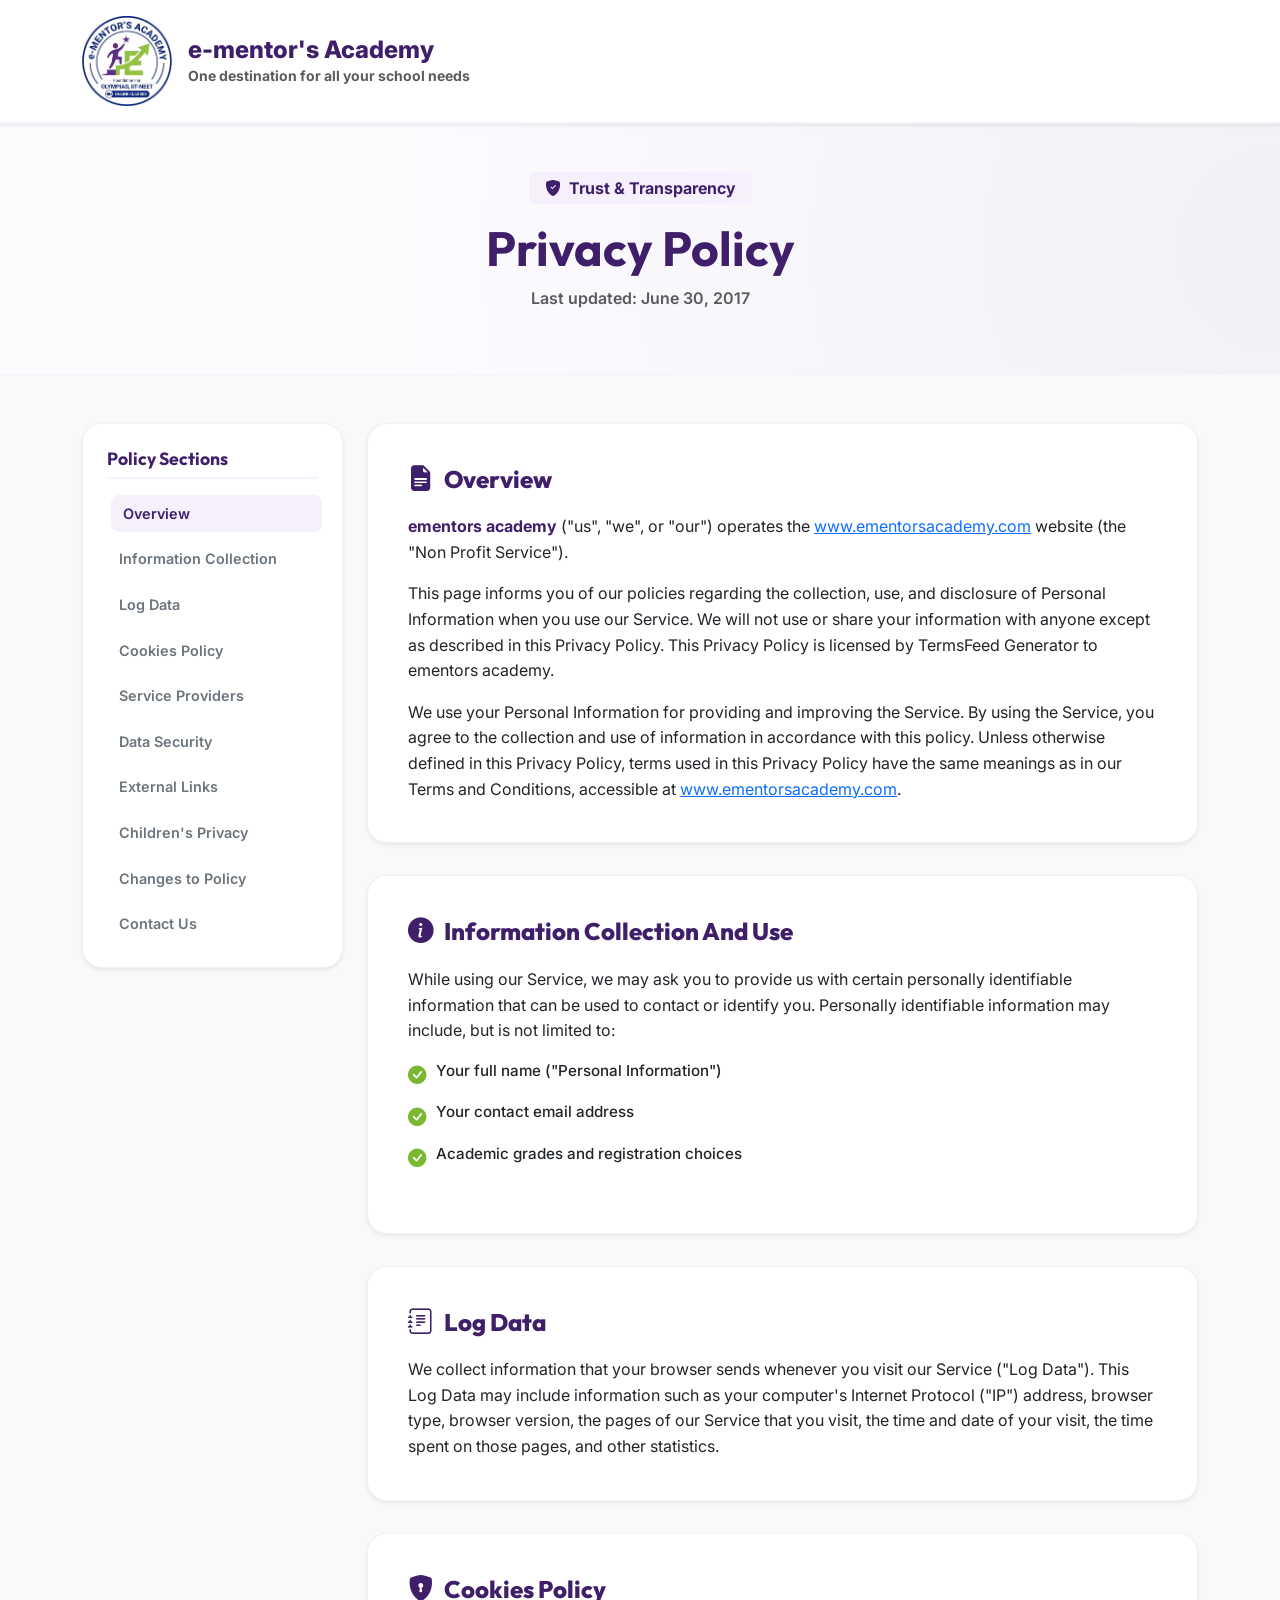
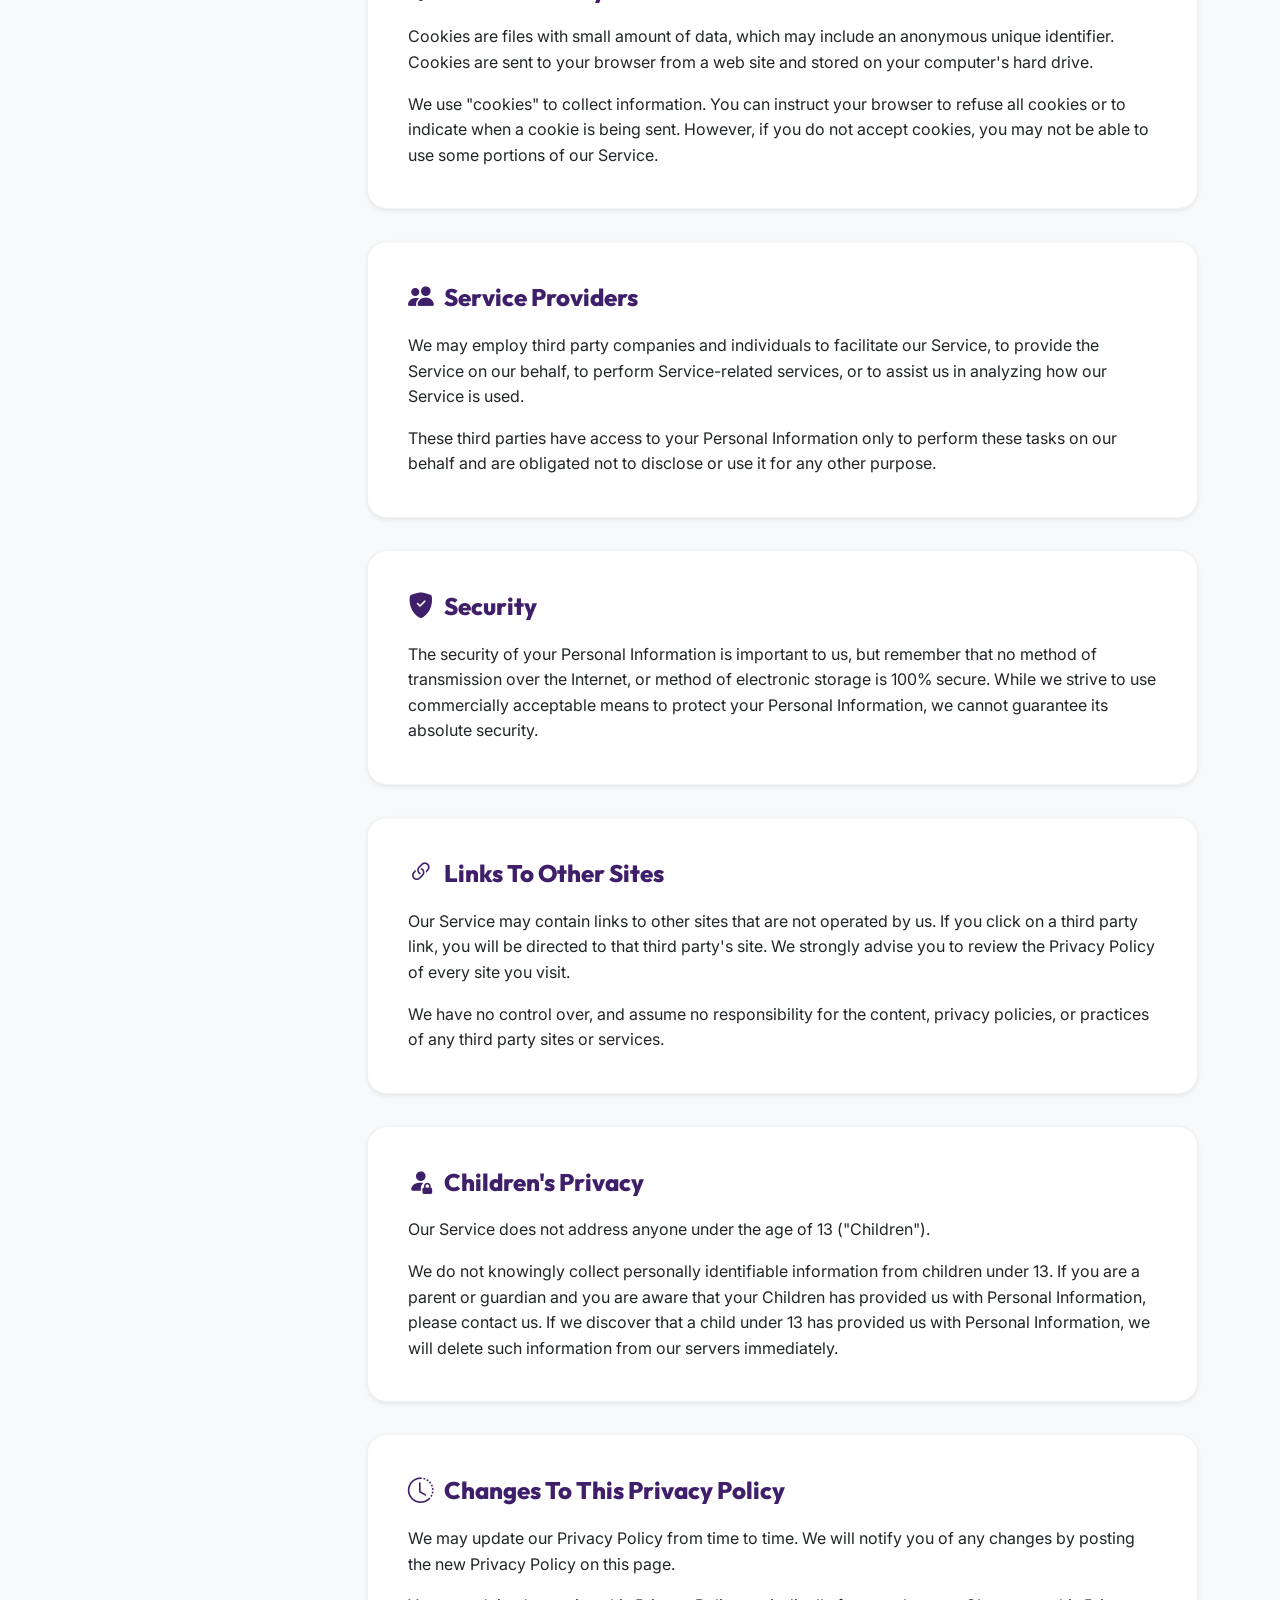
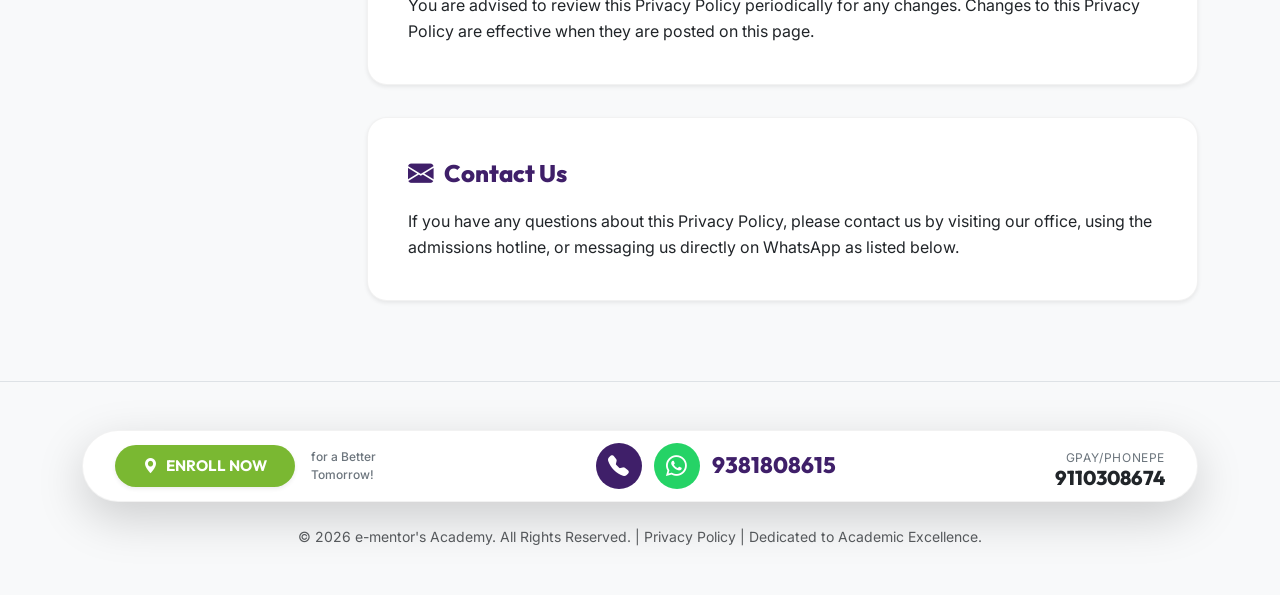
==== commit 2f85faea: "refactor: modularize header and footer into custom web components" ====
--- a/privacy.html
+++ b/privacy.html
@@ -18,29 +18,15 @@
   <link rel="stylesheet" href="https://cdn.jsdelivr.net/npm/bootstrap-icons@1.11.1/font/bootstrap-icons.css">
   <!-- Custom Stylesheet -->
   <link rel="stylesheet" href="style.css">
+
+  <!-- Common Components -->
+  <script src="components.js"></script>
 </head>
 
 <body data-bs-spy="scroll" data-bs-target="#privacy-nav" data-bs-offset="130">
 
   <!-- Header Section -->
-  <header class="py-3 shadow-sm sticky-top">
-    <div class="container">
-      <div class="row align-items-center justify-content-between">
-        <!-- Director Profile Info -->
-        <div class="col-7 col-md-8">
-          <div class="director-title">Director</div>
-          <div class="director-name">M. Ram Bhupal Rao</div>
-          <div class="text-muted small fw-bold">Free Gurukul Foundation & e-mentor's Academy</div>
-        </div>
-        <!-- School Logo -->
-        <div class="col-5 col-md-4 text-end">
-          <a href="index.html" class="logo-link">
-            <img id="academy-logo" src="logo.jpeg" alt="e-mentor's Academy Logo" class="brand-logo-img">
-          </a>
-        </div>
-      </div>
-    </div>
-  </header>
+  <app-header page="privacy"></app-header>
 
   <!-- Title Banner Section -->
   <section class="privacy-header-banner">
@@ -236,97 +222,8 @@
     </div>
   </section>
 
-  <!-- Sticky Footer Contact Bar -->
-  <footer class="py-5 bg-light border-top">
-    <div class="container">
-      <div class="contact-bar-wrapper">
-        <!-- Enroll Button -->
-        <div class="d-flex align-items-center gap-3">
-          <button class="enroll-badge-btn enroll-trigger-btn shadow-sm">
-            <i class="bi bi-geo-alt-fill"></i> ENROLL NOW
-          </button>
-          <div>
-            <span class="enroll-subtext">for a Better<br>Tomorrow!</span>
-          </div>
-        </div>
-
-        <!-- Call/WhatsApp Info -->
-        <div>
-          <a href="https://wa.me/919381808615" target="_blank" class="phone-contact-group">
-            <div class="phone-icon-circle">
-              <i class="bi bi-telephone-fill"></i>
-            </div>
-            <div class="phone-icon-circle whatsapp">
-              <i class="bi bi-whatsapp"></i>
-            </div>
-            <div>
-              <span class="phone-number-text">9381808615</span>
-            </div>
-          </a>
-        </div>
-
-        <!-- Payment details -->
-        <div class="payment-group">
-          <div class="text-end">
-            <span class="payment-label-sub">Gpay/phonepe</span>
-            <span class="payment-apps-text d-block">9110308674</span>
-          </div>
-        </div>
-      </div>
-      <div class="text-center mt-4 text-muted small">
-        &copy; 2026 e-mentor's Academy. All Rights Reserved. | <a href="privacy.html" class="text-muted text-decoration-none footer-link-hover">Privacy Policy</a> | Dedicated to Academic Excellence.
-      </div>
-    </div>
-  </footer>
-
-  <!-- Enrollment Modal / Popup -->
-  <div class="modal fade" id="enrollModal" tabindex="-1" aria-labelledby="enrollModalLabel" aria-hidden="true">
-    <div class="modal-dialog modal-dialog-centered">
-      <div class="modal-content border-0 shadow-lg" style="border-radius: var(--border-radius-custom);">
-        <div class="modal-header text-white"
-          style="background-color: var(--primary-purple); border-top-left-radius: var(--border-radius-custom); border-top-right-radius: var(--border-radius-custom);">
-          <h5 class="modal-title" id="enrollModalLabel"><i class="bi bi-mortarboard-fill me-2"></i>Academy Registration
-          </h5>
-          <button type="button" class="btn-close btn-close-white" data-bs-dismiss="modal" aria-label="Close"></button>
-        </div>
-        <div class="modal-body p-4">
-          <form id="enrollForm">
-            <div class="mb-3">
-              <label for="studentName" class="form-label fw-bold">Student Name</label>
-              <input type="text" class="form-control" id="studentName" placeholder="Enter student's full name" required>
-            </div>
-            <div class="mb-3">
-              <label for="studentClass" class="form-label fw-bold">Current Grade / Class</label>
-              <select class="form-select" id="studentClass" required>
-                <option value="" disabled selected>Select class / track</option>
-                <option value="grades-1-5">Grades 1-5 (School Tuition + Olympiad Track)</option>
-                <option value="grades-6-10">Grades 6-10 (Integrated Tuition + Foundation Track)</option>
-                <option value="grades-6-10-plus">Grades 6-10 (Foundation Plus Track)</option>
-              </select>
-            </div>
-            <div class="mb-3">
-              <label for="parentName" class="form-label fw-bold">Parent / Guardian Name</label>
-              <input type="text" class="form-control" id="parentName" placeholder="Enter parent's name" required>
-            </div>
-            <div class="mb-3">
-              <label for="contactNumber" class="form-label fw-bold">Contact Number (WhatsApp)</label>
-              <input type="tel" class="form-control" id="contactNumber" placeholder="Enter 10-digit number"
-                pattern="[0-9]{10}" required>
-            </div>
-            <button type="submit" class="btn btn-primary w-100 py-2 fw-bold"
-              style="background-color: var(--primary-purple); border-color: var(--primary-purple);">Submit
-              Registration</button>
-          </form>
-
-          <!-- Success Message -->
-          <div id="enrollSuccessMsg" class="alert alert-success text-center mt-3 d-none" role="alert">
-            <i class="bi bi-check-circle-fill me-2 fs-5"></i>
-            Registration details submitted successfully! We will contact you on WhatsApp shortly.
-          </div>
-        </div>
-      </div>
-    </div>
-  </div>
+  <!-- Sticky Footer Contact Bar & Enrollment Modal -->
+  <app-footer></app-footer>
 
   <!-- Bootstrap 5 Bundle with Popper JS CDN -->
   <script src="https://cdn.jsdelivr.net/npm/bootstrap@5.3.2/dist/js/bootstrap.bundle.min.js"
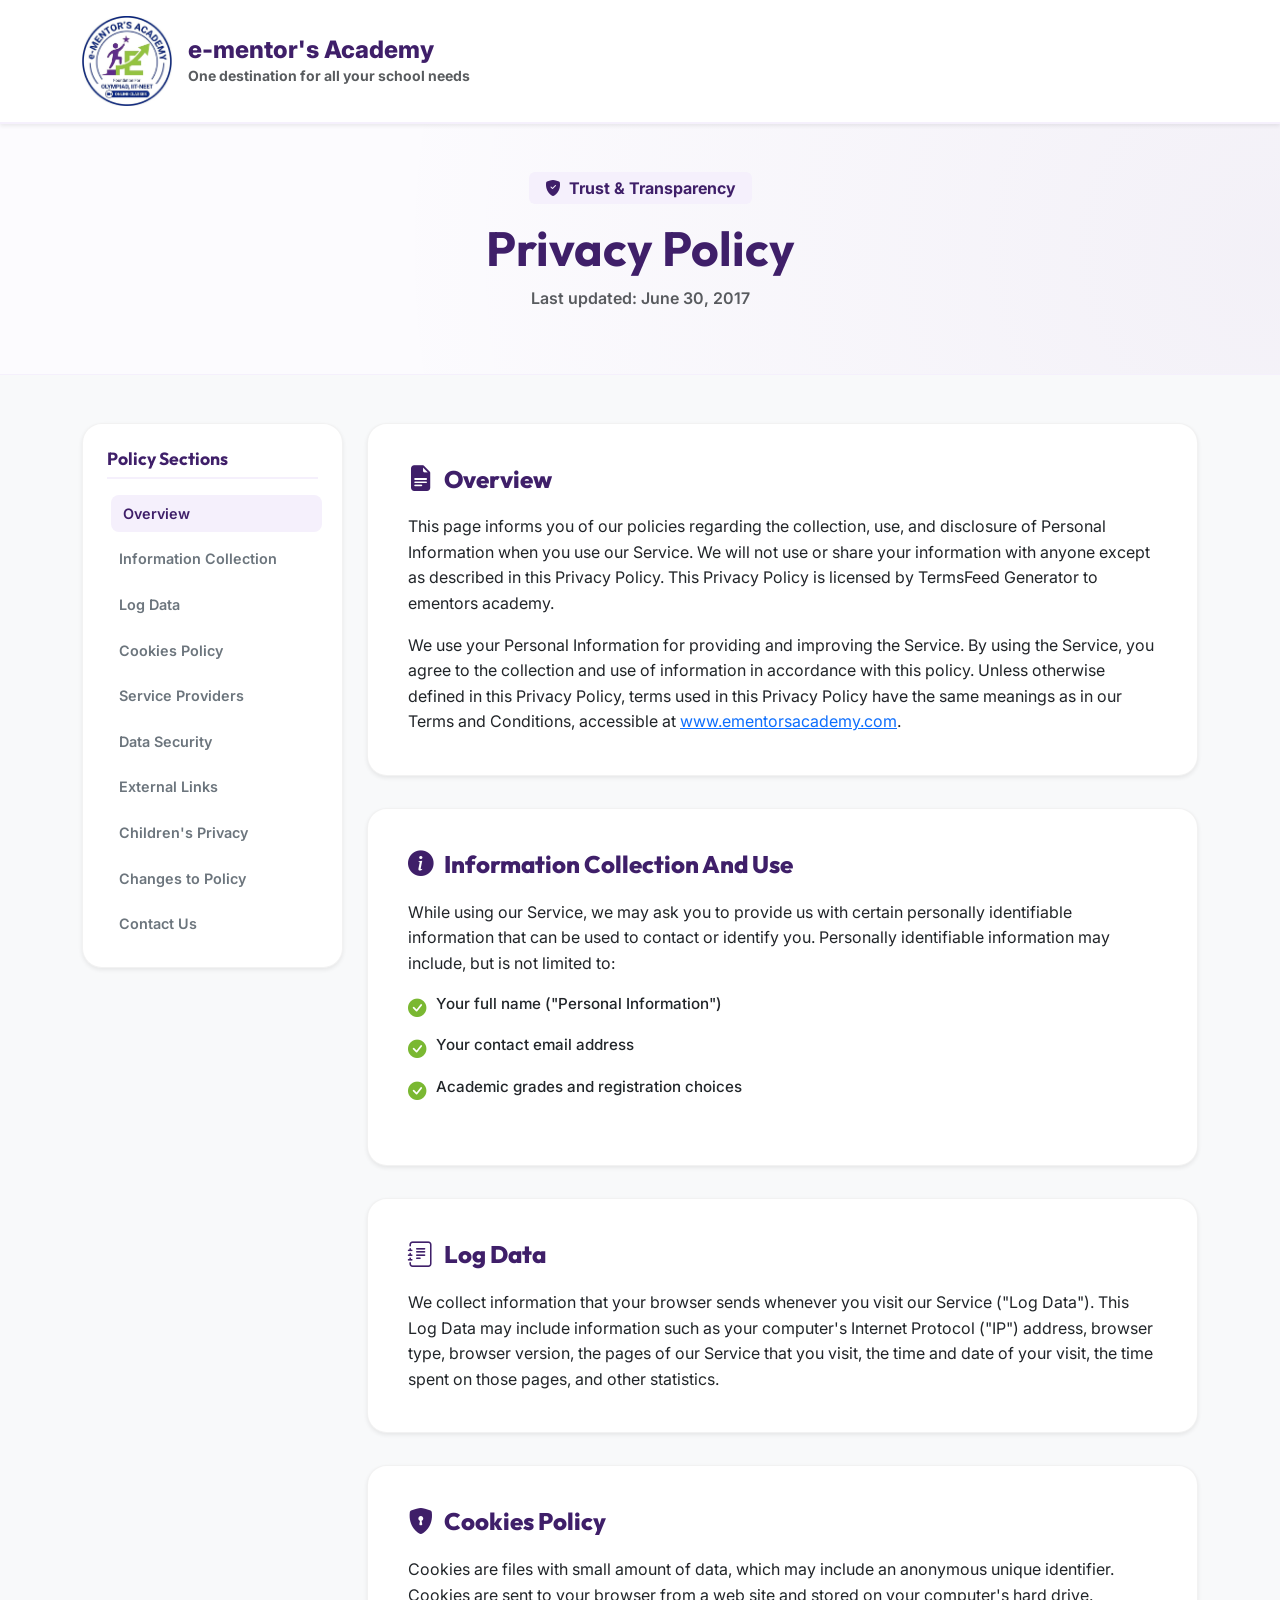
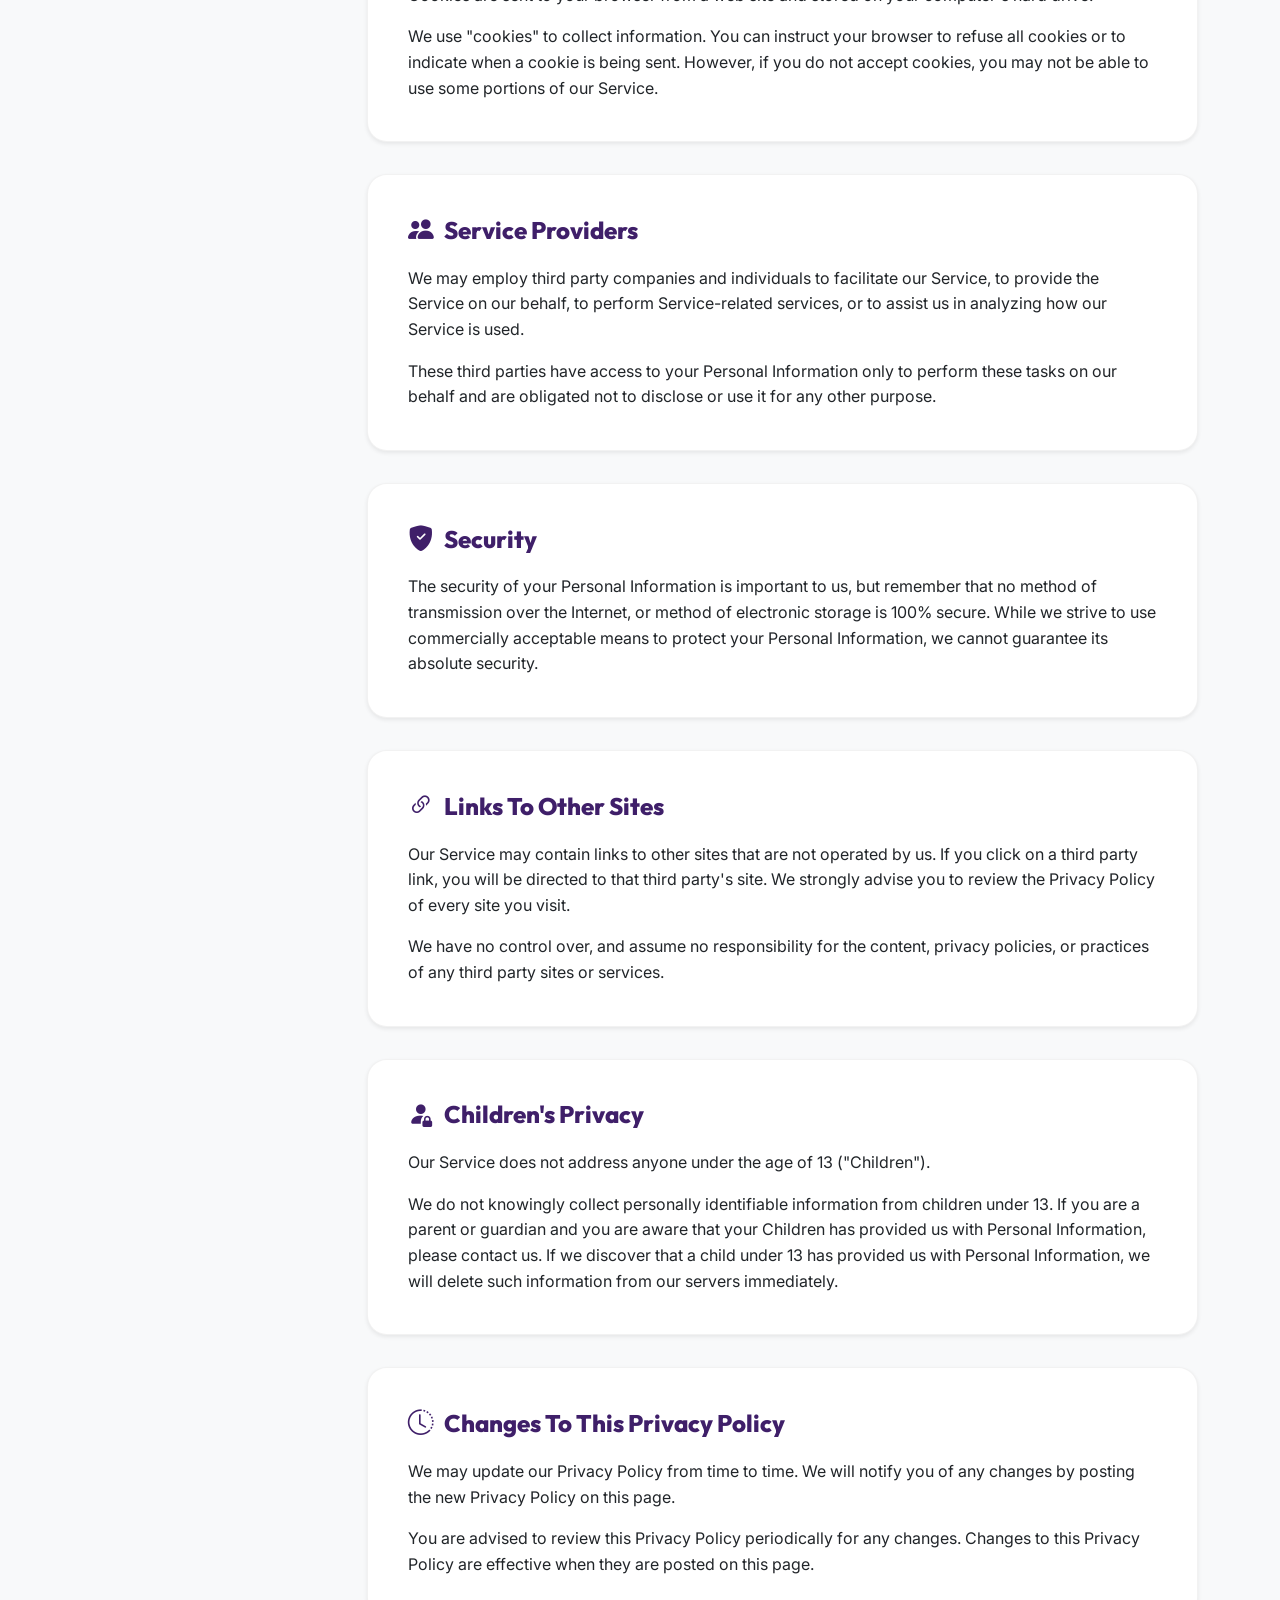
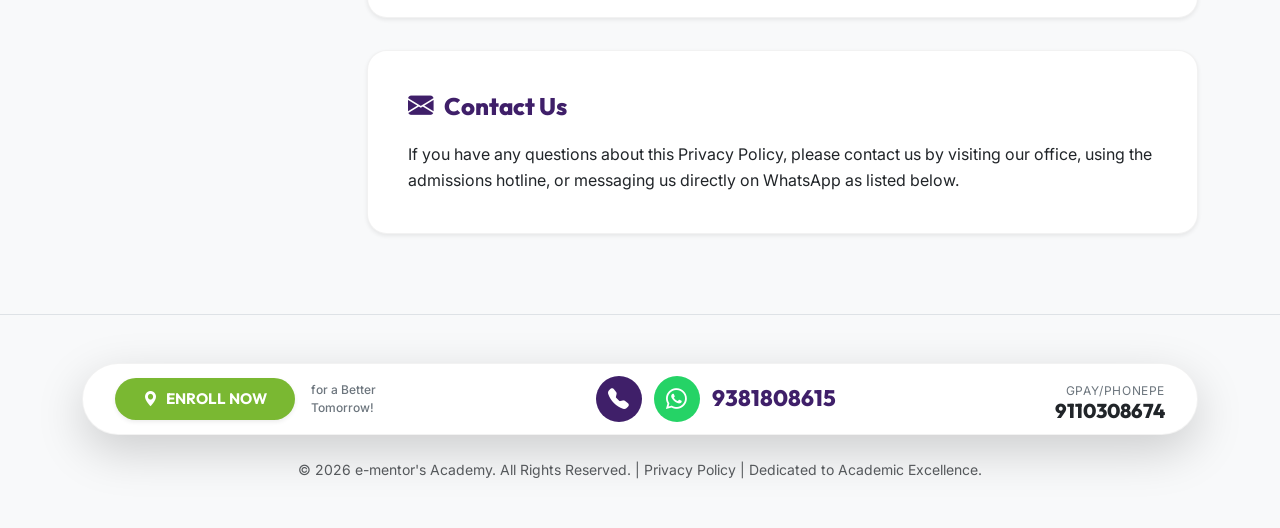
==== commit d67c94fe: "style: reformat privacy policy text with consistent line breaks" ====
--- a/privacy.html
+++ b/privacy.html
@@ -43,7 +43,7 @@
   <section class="py-5 bg-light">
     <div class="container">
       <div class="row g-4">
-        
+
         <!-- Sidebar Navigation (Desktop Sticky) -->
         <div class="col-lg-3">
           <div class="privacy-sidebar">
@@ -67,7 +67,7 @@
 
         <!-- Main Content Area -->
         <div class="col-lg-9">
-          
+
           <!-- Overview Card -->
           <div id="overview" class="privacy-content-card privacy-section-anchor reveal-on-scroll active">
             <h2 class="privacy-card-title">
@@ -75,14 +75,16 @@
             </h2>
             <div class="privacy-text">
               <p>
-                <strong>ementors academy</strong> ("us", "we", or "our") operates the 
-                <a href="http://www.ementorsacademy.com" target="_blank">www.ementorsacademy.com</a> website (the "Non Profit Service").
-              </p>
-              <p>
-                This page informs you of our policies regarding the collection, use, and disclosure of Personal Information when you use our Service. We will not use or share your information with anyone except as described in this Privacy Policy. This Privacy Policy is licensed by TermsFeed Generator to ementors academy.
-              </p>
-              <p class="mb-0">
-                We use your Personal Information for providing and improving the Service. By using the Service, you agree to the collection and use of information in accordance with this policy. Unless otherwise defined in this Privacy Policy, terms used in this Privacy Policy have the same meanings as in our Terms and Conditions, accessible at 
+                This page informs you of our policies regarding the collection, use, and disclosure of Personal
+                Information when you use our Service. We will not use or share your information with anyone except as
+                described in this Privacy Policy. This Privacy Policy is licensed by TermsFeed Generator to ementors
+                academy.
+              </p>
+              <p class="mb-0">
+                We use your Personal Information for providing and improving the Service. By using the Service, you
+                agree to the collection and use of information in accordance with this policy. Unless otherwise defined
+                in this Privacy Policy, terms used in this Privacy Policy have the same meanings as in our Terms and
+                Conditions, accessible at
                 <a href="http://www.ementorsacademy.com" target="_blank">www.ementorsacademy.com</a>.
               </p>
             </div>
@@ -95,7 +97,9 @@
             </h2>
             <div class="privacy-text">
               <p>
-                While using our Service, we may ask you to provide us with certain personally identifiable information that can be used to contact or identify you. Personally identifiable information may include, but is not limited to:
+                While using our Service, we may ask you to provide us with certain personally identifiable information
+                that can be used to contact or identify you. Personally identifiable information may include, but is not
+                limited to:
               </p>
               <ul class="privacy-list">
                 <li><i class="bi bi-check-circle-fill"></i> Your full name ("Personal Information")</li>
@@ -112,7 +116,10 @@
             </h2>
             <div class="privacy-text">
               <p class="mb-0">
-                We collect information that your browser sends whenever you visit our Service ("Log Data"). This Log Data may include information such as your computer's Internet Protocol ("IP") address, browser type, browser version, the pages of our Service that you visit, the time and date of your visit, the time spent on those pages, and other statistics.
+                We collect information that your browser sends whenever you visit our Service ("Log Data"). This Log
+                Data may include information such as your computer's Internet Protocol ("IP") address, browser type,
+                browser version, the pages of our Service that you visit, the time and date of your visit, the time
+                spent on those pages, and other statistics.
               </p>
             </div>
           </div>
@@ -124,10 +131,13 @@
             </h2>
             <div class="privacy-text">
               <p>
-                Cookies are files with small amount of data, which may include an anonymous unique identifier. Cookies are sent to your browser from a web site and stored on your computer's hard drive.
-              </p>
-              <p class="mb-0">
-                We use "cookies" to collect information. You can instruct your browser to refuse all cookies or to indicate when a cookie is being sent. However, if you do not accept cookies, you may not be able to use some portions of our Service.
+                Cookies are files with small amount of data, which may include an anonymous unique identifier. Cookies
+                are sent to your browser from a web site and stored on your computer's hard drive.
+              </p>
+              <p class="mb-0">
+                We use "cookies" to collect information. You can instruct your browser to refuse all cookies or to
+                indicate when a cookie is being sent. However, if you do not accept cookies, you may not be able to use
+                some portions of our Service.
               </p>
             </div>
           </div>
@@ -139,10 +149,12 @@
             </h2>
             <div class="privacy-text">
               <p>
-                We may employ third party companies and individuals to facilitate our Service, to provide the Service on our behalf, to perform Service-related services, or to assist us in analyzing how our Service is used.
-              </p>
-              <p class="mb-0">
-                These third parties have access to your Personal Information only to perform these tasks on our behalf and are obligated not to disclose or use it for any other purpose.
+                We may employ third party companies and individuals to facilitate our Service, to provide the Service on
+                our behalf, to perform Service-related services, or to assist us in analyzing how our Service is used.
+              </p>
+              <p class="mb-0">
+                These third parties have access to your Personal Information only to perform these tasks on our behalf
+                and are obligated not to disclose or use it for any other purpose.
               </p>
             </div>
           </div>
@@ -154,7 +166,10 @@
             </h2>
             <div class="privacy-text">
               <p class="mb-0">
-                The security of your Personal Information is important to us, but remember that no method of transmission over the Internet, or method of electronic storage is 100% secure. While we strive to use commercially acceptable means to protect your Personal Information, we cannot guarantee its absolute security.
+                The security of your Personal Information is important to us, but remember that no method of
+                transmission over the Internet, or method of electronic storage is 100% secure. While we strive to use
+                commercially acceptable means to protect your Personal Information, we cannot guarantee its absolute
+                security.
               </p>
             </div>
           </div>
@@ -166,10 +181,13 @@
             </h2>
             <div class="privacy-text">
               <p>
-                Our Service may contain links to other sites that are not operated by us. If you click on a third party link, you will be directed to that third party's site. We strongly advise you to review the Privacy Policy of every site you visit.
-              </p>
-              <p class="mb-0">
-                We have no control over, and assume no responsibility for the content, privacy policies, or practices of any third party sites or services.
+                Our Service may contain links to other sites that are not operated by us. If you click on a third party
+                link, you will be directed to that third party's site. We strongly advise you to review the Privacy
+                Policy of every site you visit.
+              </p>
+              <p class="mb-0">
+                We have no control over, and assume no responsibility for the content, privacy policies, or practices of
+                any third party sites or services.
               </p>
             </div>
           </div>
@@ -184,7 +202,10 @@
                 Our Service does not address anyone under the age of 13 ("Children").
               </p>
               <p class="mb-0">
-                We do not knowingly collect personally identifiable information from children under 13. If you are a parent or guardian and you are aware that your Children has provided us with Personal Information, please contact us. If we discover that a child under 13 has provided us with Personal Information, we will delete such information from our servers immediately.
+                We do not knowingly collect personally identifiable information from children under 13. If you are a
+                parent or guardian and you are aware that your Children has provided us with Personal Information,
+                please contact us. If we discover that a child under 13 has provided us with Personal Information, we
+                will delete such information from our servers immediately.
               </p>
             </div>
           </div>
@@ -196,10 +217,12 @@
             </h2>
             <div class="privacy-text">
               <p>
-                We may update our Privacy Policy from time to time. We will notify you of any changes by posting the new Privacy Policy on this page.
-              </p>
-              <p class="mb-0">
-                You are advised to review this Privacy Policy periodically for any changes. Changes to this Privacy Policy are effective when they are posted on this page.
+                We may update our Privacy Policy from time to time. We will notify you of any changes by posting the new
+                Privacy Policy on this page.
+              </p>
+              <p class="mb-0">
+                You are advised to review this Privacy Policy periodically for any changes. Changes to this Privacy
+                Policy are effective when they are posted on this page.
               </p>
             </div>
           </div>
@@ -211,7 +234,8 @@
             </h2>
             <div class="privacy-text">
               <p class="mb-0">
-                If you have any questions about this Privacy Policy, please contact us by visiting our office, using the admissions hotline, or messaging us directly on WhatsApp as listed below.
+                If you have any questions about this Privacy Policy, please contact us by visiting our office, using the
+                admissions hotline, or messaging us directly on WhatsApp as listed below.
               </p>
             </div>
           </div>
@@ -233,4 +257,4 @@
   <script src="script.js"></script>
 </body>
 
-</html>
+</html>
